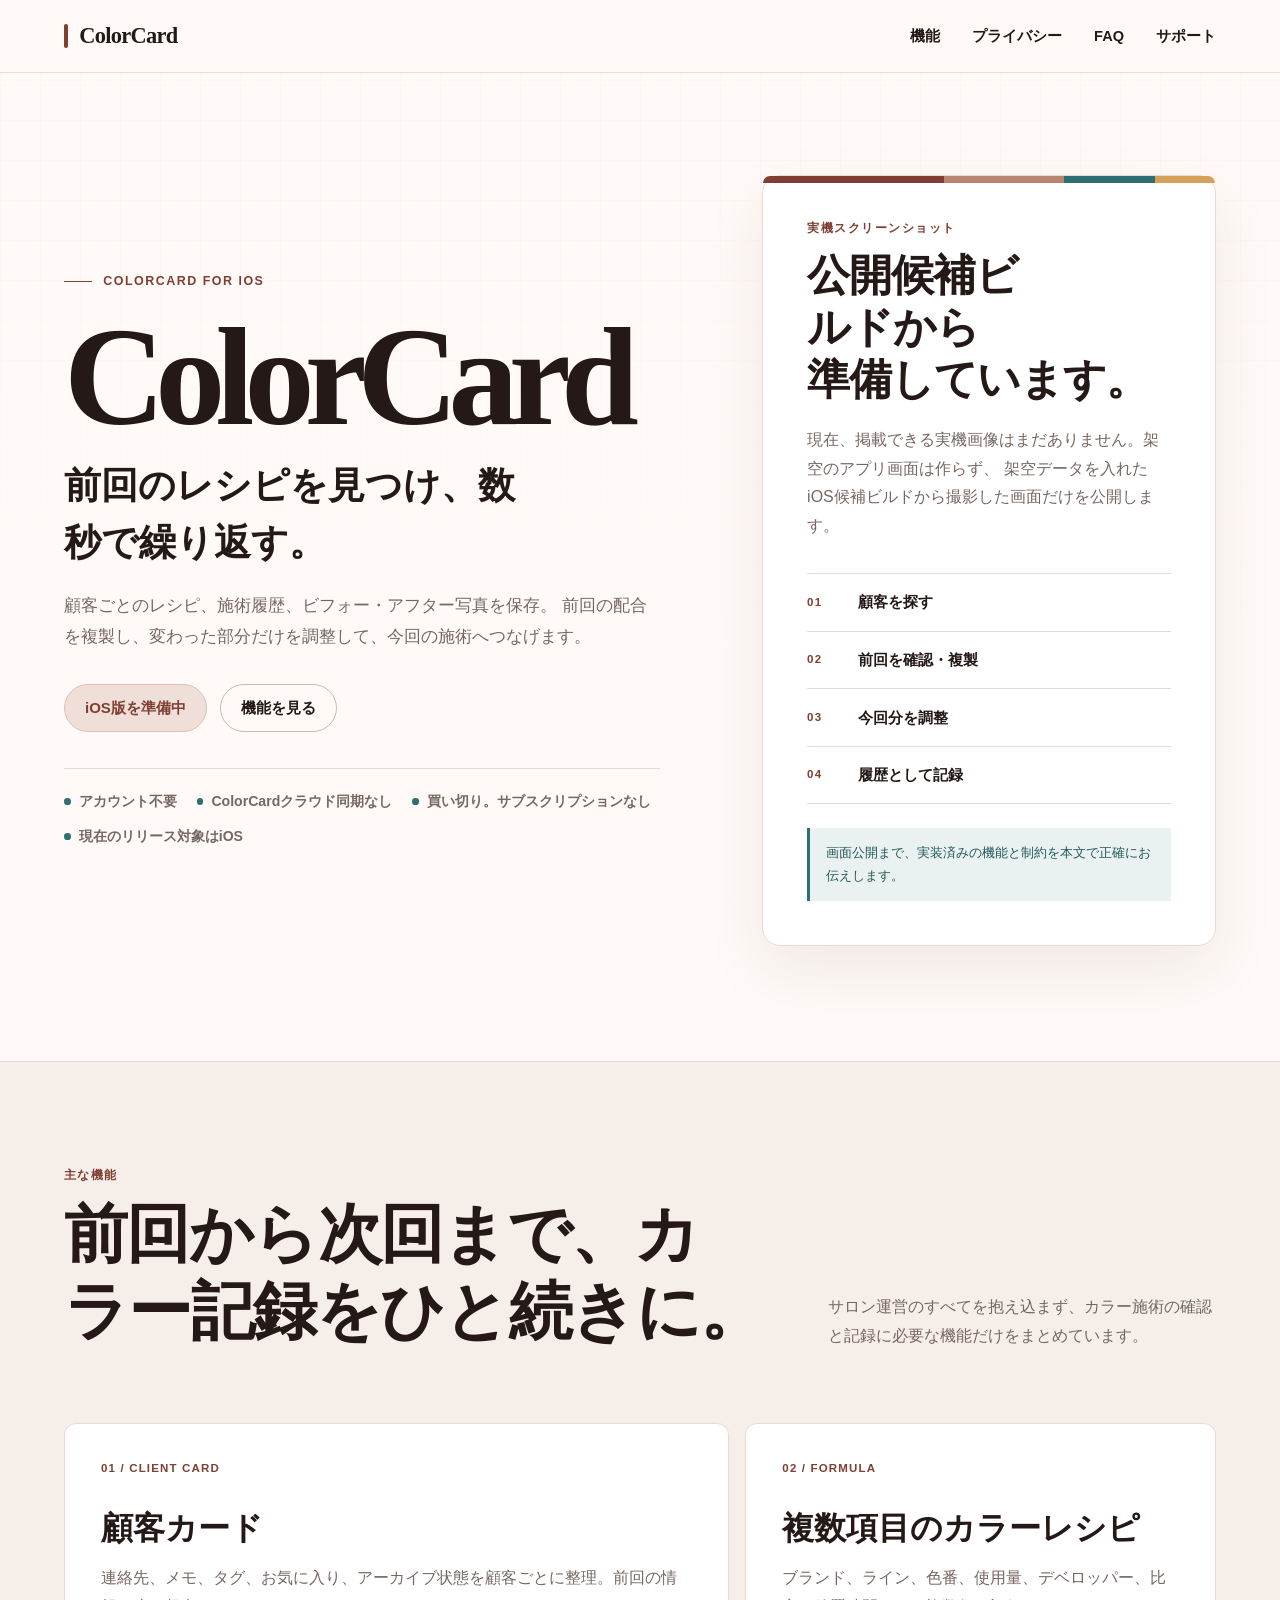
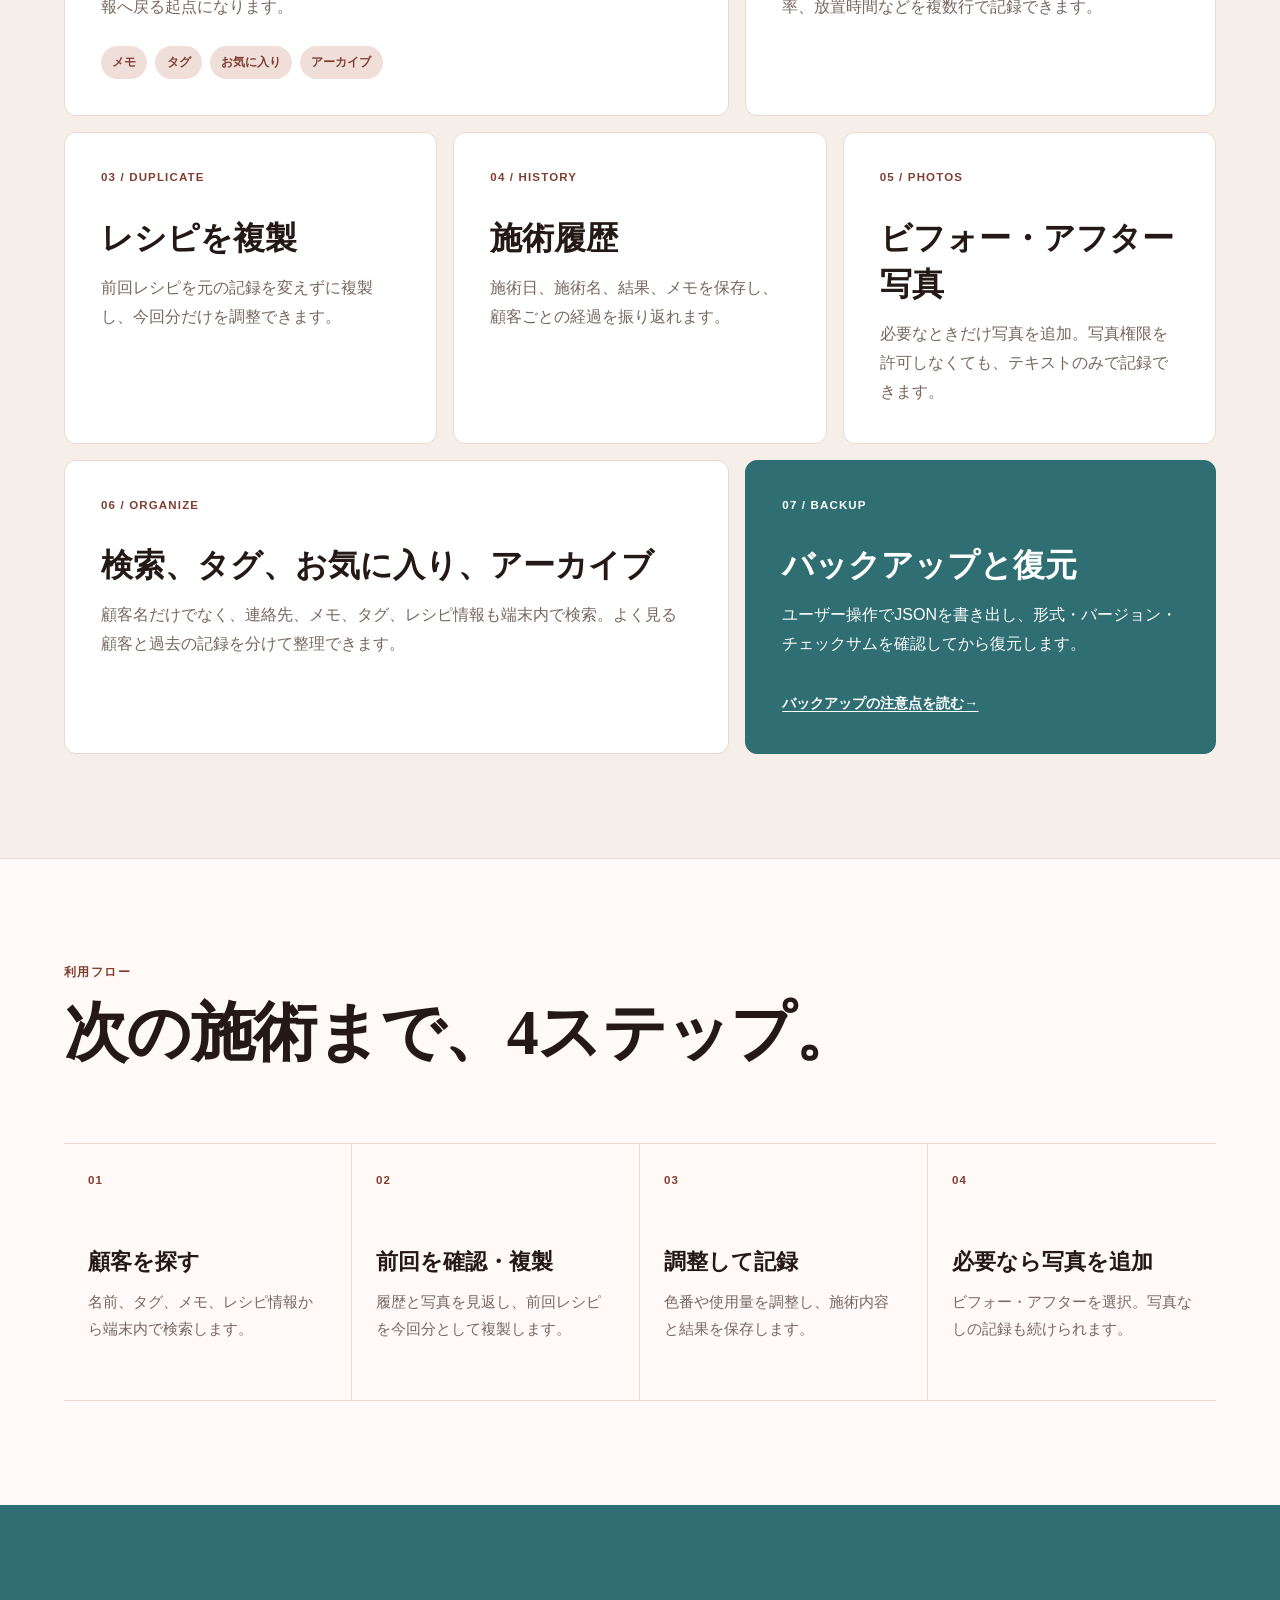
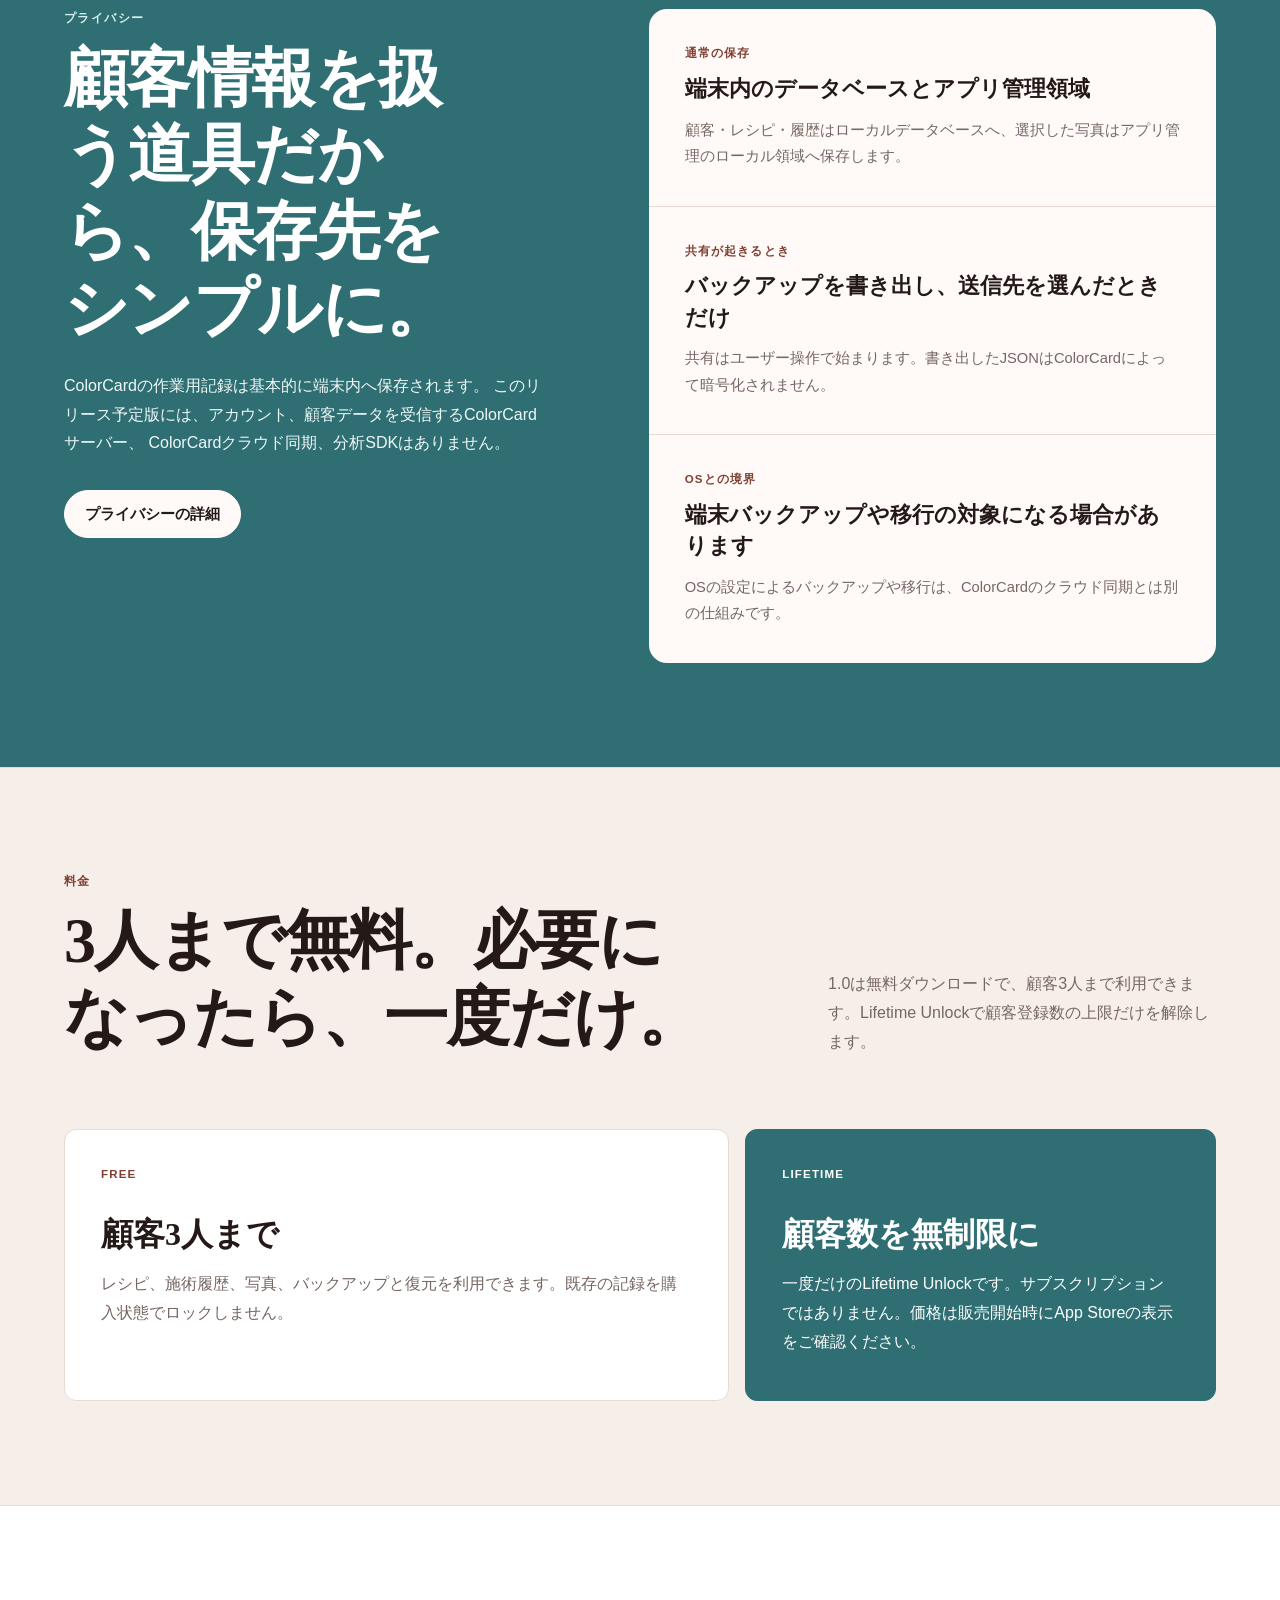
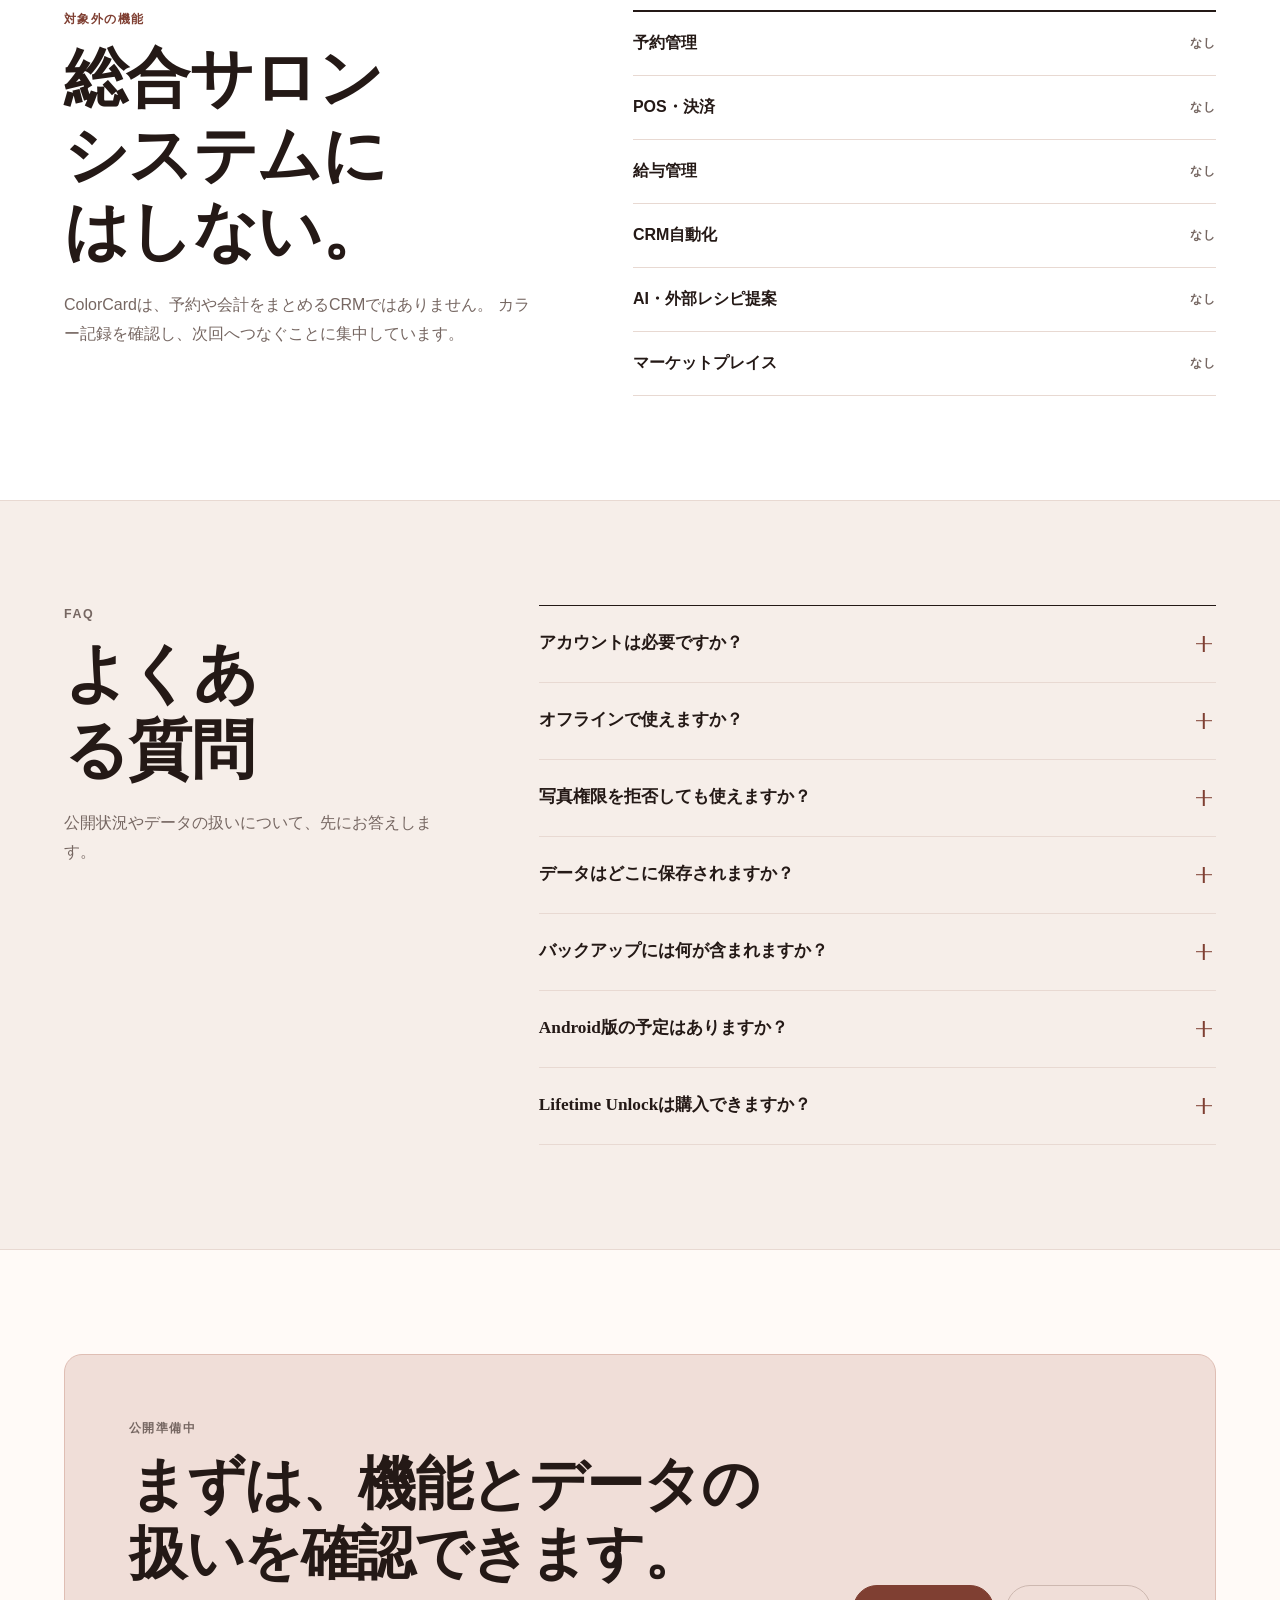
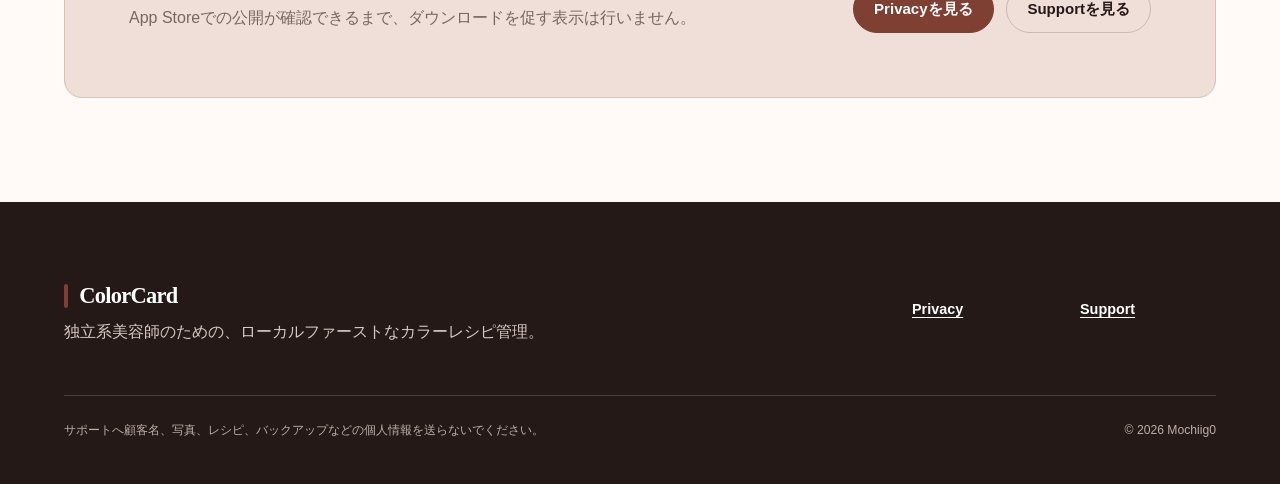
==== index.html @ 5a8770e7 "feat: publish ColorCard support site" ====
<!doctype html>
<html lang="ja">
  <head>
    <meta charset="utf-8">
    <meta name="viewport" content="width=device-width, initial-scale=1">
    <meta name="theme-color" content="#fffaf7">
    <meta
      name="description"
      content="前回のカラーレシピ、施術履歴、メモ、ビフォー・アフター写真を端末内で顧客ごとに管理する、独立系美容師向けiOSアプリ。"
    >
    <title>ColorCard — 美容師のためのローカルファーストなカラーレシピ管理</title>
    <link rel="canonical" href="https://mochiig0.github.io/ColorCard-site/">
    <link rel="stylesheet" href="./assets/styles.css">
    <link rel="icon" href="./assets/favicon.png">
    <meta property="og:type" content="website">
    <meta property="og:locale" content="ja_JP">
    <meta property="og:site_name" content="ColorCard">
    <meta property="og:title" content="ColorCard — 美容師のためのカラーレシピ管理">
    <meta
      property="og:description"
      content="前回のレシピを確認し、複製して調整。顧客ごとの施術履歴と写真を端末内で整理するiOSアプリです。"
    >
    <meta property="og:url" content="https://mochiig0.github.io/ColorCard-site/">
    <meta property="og:image" content="https://mochiig0.github.io/ColorCard-site/assets/og.png">
    <meta property="og:image:width" content="1729">
    <meta property="og:image:height" content="910">
    <meta
      property="og:image:alt"
      content="ColorCardと、フリーランス美容師のためのローカルファーストなカラーレシピ管理という紹介文"
    >
    <meta name="twitter:card" content="summary_large_image">
  </head>
  <body>
    <a class="skip-link" href="#main">本文へ移動</a>

    <header class="site-header">
      <div class="container header-inner">
        <a class="wordmark" href="./" aria-label="ColorCard ホーム">ColorCard</a>
        <nav class="site-nav" aria-label="メインナビゲーション">
          <a href="#features">機能</a>
          <a href="#privacy">プライバシー</a>
          <a href="#faq">FAQ</a>
          <a href="./support/">サポート</a>
        </nav>
      </div>
    </header>

    <main id="main">
      <section class="hero" aria-labelledby="hero-title">
        <div class="container hero-grid">
          <div class="hero-copy">
            <p class="eyebrow"><span aria-hidden="true"></span>ColorCard for iOS</p>
            <h1 id="hero-title">ColorCard</h1>
            <p class="hero-lead">前回のレシピを見つけ、数秒で繰り返す。</p>
            <p class="hero-description">
              顧客ごとのレシピ、施術履歴、ビフォー・アフター写真を保存。
              前回の配合を複製し、変わった部分だけを調整して、今回の施術へつなげます。
            </p>
            <div class="hero-actions" aria-label="公開状況とページ内リンク">
              <span class="status-label">iOS版を準備中</span>
              <a class="button button-secondary" href="#features">機能を見る</a>
            </div>
            <ul class="hero-facts" aria-label="ColorCardの基本方針">
              <li>アカウント不要</li>
              <li>ColorCardクラウド同期なし</li>
              <li>買い切り。サブスクリプションなし</li>
              <li>現在のリリース対象はiOS</li>
            </ul>
          </div>

          <aside class="proof-panel" aria-labelledby="proof-title">
            <div class="formula-stripe" aria-hidden="true">
              <span></span><span></span><span></span><span></span>
            </div>
            <p class="section-kicker">実機スクリーンショット</p>
            <h2 id="proof-title">公開候補ビルドから<br>準備しています。</h2>
            <p>
              現在、掲載できる実機画像はまだありません。架空のアプリ画面は作らず、
              架空データを入れたiOS候補ビルドから撮影した画面だけを公開します。
            </p>
            <ol class="proof-flow" aria-label="ColorCardの中心的な利用フロー">
              <li><span>01</span><strong>顧客を探す</strong></li>
              <li><span>02</span><strong>前回を確認・複製</strong></li>
              <li><span>03</span><strong>今回分を調整</strong></li>
              <li><span>04</span><strong>履歴として記録</strong></li>
            </ol>
            <p class="proof-note">画面公開まで、実装済みの機能と制約を本文で正確にお伝えします。</p>
          </aside>
        </div>
      </section>

      <section class="section section-features" id="features" aria-labelledby="features-title">
        <div class="container">
          <div class="section-heading">
            <div>
              <p class="section-kicker">主な機能</p>
              <h2 id="features-title">前回から次回まで、カラー記録をひと続きに。</h2>
            </div>
            <p>
              サロン運営のすべてを抱え込まず、カラー施術の確認と記録に必要な機能だけをまとめています。
            </p>
          </div>

          <div class="feature-grid">
            <article class="feature-card feature-card-wide">
              <p class="feature-number">01 / Client card</p>
              <h3>顧客カード</h3>
              <p>連絡先、メモ、タグ、お気に入り、アーカイブ状態を顧客ごとに整理。前回の情報へ戻る起点になります。</p>
              <ul class="inline-list" aria-label="顧客カードの項目">
                <li>メモ</li><li>タグ</li><li>お気に入り</li><li>アーカイブ</li>
              </ul>
            </article>

            <article class="feature-card feature-card-narrow">
              <p class="feature-number">02 / Formula</p>
              <h3>複数項目のカラーレシピ</h3>
              <p>ブランド、ライン、色番、使用量、デベロッパー、比率、放置時間などを複数行で記録できます。</p>
            </article>

            <article class="feature-card">
              <p class="feature-number">03 / Duplicate</p>
              <h3>レシピを複製</h3>
              <p>前回レシピを元の記録を変えずに複製し、今回分だけを調整できます。</p>
            </article>

            <article class="feature-card">
              <p class="feature-number">04 / History</p>
              <h3>施術履歴</h3>
              <p>施術日、施術名、結果、メモを保存し、顧客ごとの経過を振り返れます。</p>
            </article>

            <article class="feature-card">
              <p class="feature-number">05 / Photos</p>
              <h3>ビフォー・アフター写真</h3>
              <p>必要なときだけ写真を追加。写真権限を許可しなくても、テキストのみで記録できます。</p>
            </article>

            <article class="feature-card feature-card-wide">
              <p class="feature-number">06 / Organize</p>
              <h3>検索、タグ、お気に入り、アーカイブ</h3>
              <p>顧客名だけでなく、連絡先、メモ、タグ、レシピ情報も端末内で検索。よく見る顧客と過去の記録を分けて整理できます。</p>
            </article>

            <article class="feature-card feature-card-narrow feature-card-accent">
              <p class="feature-number">07 / Backup</p>
              <h3>バックアップと復元</h3>
              <p>ユーザー操作でJSONを書き出し、形式・バージョン・チェックサムを確認してから復元します。</p>
              <a class="text-link" href="./privacy/#backup">バックアップの注意点を読む<span aria-hidden="true"> →</span></a>
            </article>
          </div>
        </div>
      </section>

      <section class="section workflow-section" id="workflow" aria-labelledby="workflow-title">
        <div class="container">
          <div class="section-heading section-heading-compact">
            <div>
              <p class="section-kicker">利用フロー</p>
              <h2 id="workflow-title">次の施術まで、4ステップ。</h2>
            </div>
          </div>
          <ol class="workflow-list">
            <li>
              <span class="workflow-number">01</span>
              <div><h3>顧客を探す</h3><p>名前、タグ、メモ、レシピ情報から端末内で検索します。</p></div>
            </li>
            <li>
              <span class="workflow-number">02</span>
              <div><h3>前回を確認・複製</h3><p>履歴と写真を見返し、前回レシピを今回分として複製します。</p></div>
            </li>
            <li>
              <span class="workflow-number">03</span>
              <div><h3>調整して記録</h3><p>色番や使用量を調整し、施術内容と結果を保存します。</p></div>
            </li>
            <li>
              <span class="workflow-number">04</span>
              <div><h3>必要なら写真を追加</h3><p>ビフォー・アフターを選択。写真なしの記録も続けられます。</p></div>
            </li>
          </ol>
        </div>
      </section>

      <section class="section privacy-section" id="privacy" aria-labelledby="privacy-title">
        <div class="container privacy-grid">
          <div class="privacy-copy">
            <p class="section-kicker section-kicker-light">プライバシー</p>
            <h2 id="privacy-title">顧客情報を扱う道具だから、保存先をシンプルに。</h2>
            <p>
              ColorCardの作業用記録は基本的に端末内へ保存されます。
              このリリース予定版には、アカウント、顧客データを受信するColorCardサーバー、
              ColorCardクラウド同期、分析SDKはありません。
            </p>
            <a class="button button-light" href="./privacy/">プライバシーの詳細</a>
          </div>
          <div class="privacy-facts">
            <article>
              <p class="privacy-label">通常の保存</p>
              <h3>端末内のデータベースとアプリ管理領域</h3>
              <p>顧客・レシピ・履歴はローカルデータベースへ、選択した写真はアプリ管理のローカル領域へ保存します。</p>
            </article>
            <article>
              <p class="privacy-label">共有が起きるとき</p>
              <h3>バックアップを書き出し、送信先を選んだときだけ</h3>
              <p>共有はユーザー操作で始まります。書き出したJSONはColorCardによって暗号化されません。</p>
            </article>
            <article>
              <p class="privacy-label">OSとの境界</p>
              <h3>端末バックアップや移行の対象になる場合があります</h3>
              <p>OSの設定によるバックアップや移行は、ColorCardのクラウド同期とは別の仕組みです。</p>
            </article>
          </div>
        </div>
      </section>

      <section class="section section-features" id="pricing" aria-labelledby="pricing-title">
        <div class="container">
          <div class="section-heading">
            <div>
              <p class="section-kicker">料金</p>
              <h2 id="pricing-title">3人まで無料。必要になったら、一度だけ。</h2>
            </div>
            <p>1.0は無料ダウンロードで、顧客3人まで利用できます。Lifetime Unlockで顧客登録数の上限だけを解除します。</p>
          </div>
          <div class="feature-grid">
            <article class="feature-card feature-card-wide">
              <p class="feature-number">Free</p>
              <h3>顧客3人まで</h3>
              <p>レシピ、施術履歴、写真、バックアップと復元を利用できます。既存の記録を購入状態でロックしません。</p>
            </article>
            <article class="feature-card feature-card-narrow feature-card-accent">
              <p class="feature-number">Lifetime</p>
              <h3>顧客数を無制限に</h3>
              <p>一度だけのLifetime Unlockです。サブスクリプションではありません。価格は販売開始時にApp Storeの表示をご確認ください。</p>
            </article>
          </div>
        </div>
      </section>

      <section class="section scope-section" id="not-included" aria-labelledby="scope-title">
        <div class="container scope-grid">
          <div>
            <p class="section-kicker">対象外の機能</p>
            <h2 id="scope-title">総合サロンシステムにはしない。</h2>
            <p class="scope-intro">
              ColorCardは、予約や会計をまとめるCRMではありません。
              カラー記録を確認し、次回へつなぐことに集中しています。
            </p>
          </div>
          <ul class="not-included-list">
            <li><span>予約管理</span><em>なし</em></li>
            <li><span>POS・決済</span><em>なし</em></li>
            <li><span>給与管理</span><em>なし</em></li>
            <li><span>CRM自動化</span><em>なし</em></li>
            <li><span>AI・外部レシピ提案</span><em>なし</em></li>
            <li><span>マーケットプレイス</span><em>なし</em></li>
          </ul>
        </div>
      </section>

      <section class="section faq-section" id="faq" aria-labelledby="faq-title">
        <div class="container faq-grid">
          <div class="faq-heading">
            <p class="section-kicker">FAQ</p>
            <h2 id="faq-title">よくある質問</h2>
            <p>公開状況やデータの扱いについて、先にお答えします。</p>
          </div>
          <div class="faq-list">
            <details>
              <summary>アカウントは必要ですか？</summary>
              <p>いいえ。ColorCardはアカウント不要で、ログイン機能もありません。</p>
            </details>
            <details>
              <summary>オフラインで使えますか？</summary>
              <p>アプリをインストールして必要なバンドルが端末にある状態では、記録・検索などの主要機能をオフラインで利用する設計です。バックアップの共有先など、OSや外部サービス側の動作は別です。</p>
            </details>
            <details>
              <summary>写真権限を拒否しても使えますか？</summary>
              <p>はい。写真は任意です。拒否しても、顧客、カラーレシピ、テキストのみの施術記録を利用できます。カメラとマイクは使用しません。</p>
            </details>
            <details>
              <summary>データはどこに保存されますか？</summary>
              <p>顧客・レシピ・施術記録などは端末内のローカルデータベースへ、選択した写真はアプリ管理のローカル領域へ保存されます。OS設定により端末バックアップや移行の対象になる場合があります。</p>
            </details>
            <details>
              <summary>バックアップには何が含まれますか？</summary>
              <p>顧客情報、カラーレシピ、メモ、施術履歴、利用可能な写真データが含まれる場合があります。JSON形式で、ColorCardによって暗号化されません。端末固有のファイルパスは含めません。</p>
            </details>
            <details>
              <summary>Android版の予定はありますか？</summary>
              <p>現在のリリース対象はiOSです。Android向けの公開と実機QAは延期しており、提供時期は未定です。</p>
            </details>
            <details>
              <summary>Lifetime Unlockは購入できますか？</summary>
              <p>リリース候補には一度だけの購入と「購入を復元」を実装していますが、App Storeでの販売はまだ開始していません。販売開始後は、App Storeに表示される現地価格で購入できます。サブスクリプションではありません。</p>
            </details>
          </div>
        </div>
      </section>

      <section class="section final-cta" id="support" aria-labelledby="support-title">
        <div class="container final-cta-inner">
          <div>
            <p class="section-kicker">公開準備中</p>
            <h2 id="support-title">まずは、機能とデータの扱いを確認できます。</h2>
            <p>App Storeでの公開が確認できるまで、ダウンロードを促す表示は行いません。</p>
          </div>
          <div class="final-cta-actions">
            <a class="button button-primary" href="./privacy/">Privacyを見る</a>
            <a class="button button-secondary" href="./support/">Supportを見る</a>
          </div>
        </div>
      </section>
    </main>

    <footer class="site-footer">
      <div class="container footer-grid">
        <div>
          <a class="wordmark wordmark-footer" href="./">ColorCard</a>
          <p>独立系美容師のための、ローカルファーストなカラーレシピ管理。</p>
        </div>
        <nav class="footer-nav" aria-label="フッターナビゲーション">
          <a href="./privacy/">Privacy</a>
          <a href="./support/">Support</a>
        </nav>
      </div>
      <div class="container footer-note">
        <p>サポートへ顧客名、写真、レシピ、バックアップなどの個人情報を送らないでください。</p>
        <p>© 2026 Mochiig0</p>
      </div>
    </footer>
  </body>
</html>
---- assets/styles.css ----
:root {
  --color-background: #fffaf7;
  --color-surface: #ffffff;
  --color-surface-muted: #f6eee9;
  --color-text: #241916;
  --color-text-muted: #766762;
  --color-border: #e8d9d2;
  --color-primary: #7f3f32;
  --color-primary-pressed: #6b3329;
  --color-primary-soft: #f0ded8;
  --color-accent: #2f6f73;
  --color-accent-deep: #24585b;
  --color-disabled: #b9aaa4;
  --color-danger: #9d2f2f;
  --font-display: "Yu Mincho", "Hiragino Mincho ProN", "Hiragino Mincho Pro", "BIZ UDPMincho", serif;
  --font-body: "Hiragino Sans", "Yu Gothic", "YuGothic", "BIZ UDPGothic", "Noto Sans JP", sans-serif;
  --space-1: 0.375rem;
  --space-2: 0.625rem;
  --space-3: 1rem;
  --space-4: 1.5rem;
  --space-5: 2rem;
  --space-6: 3rem;
  --space-7: 4.5rem;
  --space-8: 6.5rem;
  --radius-sm: 0.5rem;
  --radius-md: 0.75rem;
  --radius-lg: 1.125rem;
  --shadow-soft: 0 1.5rem 4rem rgba(67, 42, 34, 0.08);
  --container: 72rem;
  --header-height: 4.5rem;
}

*,
*::before,
*::after {
  box-sizing: border-box;
}

html {
  scroll-behavior: smooth;
  scroll-padding-top: calc(var(--header-height) + 1.5rem);
}

body {
  min-width: 20rem;
  margin: 0;
  color: var(--color-text);
  background: var(--color-background);
  font-family: var(--font-body);
  font-size: 1rem;
  line-height: 1.8;
  text-rendering: optimizeLegibility;
  -webkit-font-smoothing: antialiased;
}

body::before {
  position: fixed;
  inset: 0;
  z-index: -1;
  pointer-events: none;
  content: "";
  background-image:
    linear-gradient(rgba(127, 63, 50, 0.025) 1px, transparent 1px),
    linear-gradient(90deg, rgba(127, 63, 50, 0.025) 1px, transparent 1px);
  background-size: 2.5rem 2.5rem;
  mask-image: linear-gradient(to bottom, #000 0, transparent 42rem);
}

::selection {
  color: var(--color-surface);
  background: var(--color-primary);
}

img,
svg {
  display: block;
  max-width: 100%;
}

a {
  color: inherit;
  text-decoration-thickness: 0.08em;
  text-underline-offset: 0.22em;
}

a,
summary {
  touch-action: manipulation;
  -webkit-tap-highlight-color: rgba(127, 63, 50, 0.18);
}

a:hover {
  color: var(--color-primary);
}

:focus-visible {
  outline: 0.2rem solid var(--color-accent);
  outline-offset: 0.22rem;
}

.privacy-section :focus-visible,
.feature-card-accent :focus-visible,
.site-footer :focus-visible {
  outline-color: var(--color-background);
  box-shadow: 0 0 0 0.12rem var(--color-text);
}

h1,
h2,
h3,
p {
  margin-top: 0;
}

h1,
h2 {
  font-family: var(--font-display);
  font-weight: 600;
  letter-spacing: -0.025em;
  line-height: 1.2;
  text-wrap: balance;
}

h3 {
  line-height: 1.45;
}

p:last-child,
ul:last-child,
ol:last-child {
  margin-bottom: 0;
}

.container {
  width: min(var(--container), calc(100% - 2.5rem));
  margin-inline: auto;
}

.skip-link {
  position: fixed;
  top: 0.75rem;
  left: 0.75rem;
  z-index: 100;
  padding: 0.7rem 1rem;
  color: var(--color-surface);
  background: var(--color-text);
  border-radius: var(--radius-sm);
  transform: translateY(-200%);
}

.skip-link:focus {
  transform: translateY(0);
}

.site-header {
  position: sticky;
  top: 0;
  z-index: 20;
  color: var(--color-text);
  background: rgba(255, 250, 247, 0.96);
  border-bottom: 1px solid rgba(232, 217, 210, 0.9);
}

.header-inner {
  display: flex;
  min-height: var(--header-height);
  align-items: center;
  justify-content: space-between;
  gap: var(--space-4);
}

.wordmark {
  display: inline-flex;
  min-height: 2.75rem;
  align-items: center;
  color: var(--color-text);
  font-family: var(--font-display);
  font-size: 1.4rem;
  font-weight: 700;
  letter-spacing: -0.03em;
  text-decoration: none;
}

.wordmark::before {
  width: 0.25rem;
  height: 1.5rem;
  margin-right: 0.7rem;
  content: "";
  background: var(--color-primary);
  border-radius: 999px;
}

.wordmark:hover {
  color: var(--color-primary);
}

.site-nav {
  display: flex;
  align-items: center;
  justify-content: flex-end;
  gap: clamp(0.85rem, 2.6vw, 2rem);
  font-size: 0.91rem;
  font-weight: 700;
}

.site-nav a {
  display: inline-flex;
  min-height: 2.75rem;
  align-items: center;
  color: var(--color-text);
  text-decoration: none;
}

.site-nav a:hover {
  color: var(--color-primary);
}

.site-nav a[aria-current="page"] {
  color: var(--color-primary);
  text-decoration: underline;
  text-decoration-thickness: 0.12rem;
  text-underline-offset: 0.5rem;
}

.hero {
  padding-block: clamp(4rem, 8vw, 7rem) clamp(4.5rem, 9vw, 7.5rem);
  overflow: hidden;
}

.hero-grid {
  display: grid;
  grid-template-columns: minmax(0, 1.05fr) minmax(22rem, 0.8fr);
  align-items: center;
  gap: clamp(3rem, 8vw, 7.5rem);
}

.eyebrow,
.section-kicker {
  color: var(--color-primary);
  font-size: 0.78rem;
  font-weight: 800;
  letter-spacing: 0.12em;
  line-height: 1.5;
  text-transform: uppercase;
}

.eyebrow {
  display: flex;
  align-items: center;
  gap: 0.7rem;
  margin-bottom: 1.5rem;
}

.eyebrow span {
  width: 1.75rem;
  height: 0.12rem;
  background: var(--color-primary);
}

.hero h1 {
  margin-bottom: 1.2rem;
  font-size: clamp(4.5rem, 11vw, 8.75rem);
  letter-spacing: -0.07em;
  line-height: 0.88;
}

.hero-lead {
  max-width: 13em;
  margin-bottom: 1.25rem;
  font-family: var(--font-display);
  font-size: clamp(1.55rem, 3vw, 2.3rem);
  font-weight: 600;
  line-height: 1.55;
}

.hero-description {
  max-width: 38rem;
  margin-bottom: 2rem;
  color: var(--color-text-muted);
  font-size: 1.05rem;
}

.hero-actions,
.final-cta-actions,
.contact-actions {
  display: flex;
  flex-wrap: wrap;
  align-items: center;
  gap: 0.8rem;
}

.status-label,
.button {
  display: inline-flex;
  min-height: 3rem;
  align-items: center;
  justify-content: center;
  padding: 0.65rem 1.25rem;
  border-radius: 999px;
  font-size: 0.94rem;
  font-weight: 800;
  line-height: 1.3;
}

.status-label {
  color: var(--color-primary);
  background: var(--color-primary-soft);
  border: 1px solid #dfbeb4;
}

.button {
  border: 1px solid transparent;
  text-decoration: none;
  transition:
    background-color 160ms ease,
    border-color 160ms ease,
    color 160ms ease,
    transform 160ms ease;
}

.button:hover {
  transform: translateY(-1px);
}

.button-primary {
  color: var(--color-surface);
  background: var(--color-primary);
  border-color: var(--color-primary);
}

.button-primary:hover {
  color: var(--color-surface);
  background: var(--color-primary-pressed);
  border-color: var(--color-primary-pressed);
}

.button-secondary {
  color: var(--color-text);
  background: transparent;
  border-color: #cdb8b0;
}

.button-secondary:hover {
  color: var(--color-primary);
  background: var(--color-surface);
  border-color: var(--color-primary);
}

.button-light {
  color: var(--color-text);
  background: var(--color-background);
  border-color: var(--color-background);
}

.button-light:hover {
  color: var(--color-primary);
  background: var(--color-surface);
  border-color: var(--color-surface);
}

.hero-facts {
  display: flex;
  flex-wrap: wrap;
  gap: 0.6rem 1.25rem;
  margin: 2.25rem 0 0;
  padding: 1.25rem 0 0;
  color: var(--color-text-muted);
  border-top: 1px solid var(--color-border);
  font-size: 0.88rem;
  font-weight: 700;
  list-style: none;
}

.hero-facts li {
  display: flex;
  align-items: center;
  gap: 0.5rem;
}

.hero-facts li::before {
  width: 0.42rem;
  height: 0.42rem;
  content: "";
  background: var(--color-accent);
  border-radius: 50%;
}

.proof-panel {
  position: relative;
  padding: clamp(1.75rem, 4vw, 2.75rem);
  background: var(--color-surface);
  border: 1px solid var(--color-border);
  border-radius: var(--radius-lg);
  box-shadow: var(--shadow-soft);
}

.formula-stripe {
  display: grid;
  height: 0.42rem;
  margin: calc(clamp(1.75rem, 4vw, 2.75rem) * -1) calc(clamp(1.75rem, 4vw, 2.75rem) * -1) 2.25rem;
  overflow: hidden;
  grid-template-columns: 1.5fr 1fr 0.75fr 0.5fr;
  border-radius: var(--radius-lg) var(--radius-lg) 0 0;
}

.formula-stripe span:nth-child(1) {
  background: var(--color-primary);
}

.formula-stripe span:nth-child(2) {
  background: #b98572;
}

.formula-stripe span:nth-child(3) {
  background: var(--color-accent);
}

.formula-stripe span:nth-child(4) {
  background: #d5a15c;
}

.proof-panel h2 {
  margin-bottom: 1.25rem;
  font-size: clamp(1.8rem, 3.5vw, 2.7rem);
}

.proof-panel > p:not(.section-kicker, .proof-note) {
  color: var(--color-text-muted);
}

.proof-flow {
  margin: 2rem 0 1.5rem;
  padding: 0;
  border-top: 1px solid var(--color-border);
  list-style: none;
}

.proof-flow li {
  display: grid;
  min-height: 3.6rem;
  align-items: center;
  grid-template-columns: 2.5rem 1fr;
  gap: 0.7rem;
  border-bottom: 1px solid var(--color-border);
}

.proof-flow span,
.feature-number,
.workflow-number,
.privacy-label {
  color: var(--color-primary);
  font-family: var(--font-body);
  font-size: 0.72rem;
  font-style: normal;
  font-weight: 800;
  letter-spacing: 0.1em;
  line-height: 1.5;
  text-transform: uppercase;
}

.proof-flow strong {
  font-size: 0.96rem;
}

.proof-note {
  margin: 0;
  padding: 0.85rem 1rem;
  color: var(--color-accent-deep);
  background: #e9f2f1;
  border-left: 0.2rem solid var(--color-accent);
  font-size: 0.83rem;
  line-height: 1.7;
}

.section {
  padding-block: clamp(4.5rem, 9vw, var(--space-8));
}

.section-features {
  background: var(--color-surface-muted);
  border-block: 1px solid var(--color-border);
}

.section-heading {
  display: grid;
  margin-bottom: clamp(2.5rem, 6vw, 4.5rem);
  grid-template-columns: minmax(0, 1.2fr) minmax(18rem, 0.65fr);
  align-items: end;
  gap: 3rem;
}

.section-heading-compact {
  grid-template-columns: 1fr;
}

.section-heading h2,
.privacy-copy h2,
.scope-grid h2,
.faq-heading h2,
.final-cta h2,
.contact-panel h2,
.support-content h2 {
  margin-bottom: 0;
  font-size: clamp(2.1rem, 5vw, 4.3rem);
}

.section-heading > p,
.scope-intro,
.faq-heading > p,
.final-cta p,
.support-content > section > p {
  color: var(--color-text-muted);
}

.feature-grid {
  display: grid;
  grid-template-columns: repeat(12, minmax(0, 1fr));
  gap: 1rem;
}

.feature-card {
  min-height: 17rem;
  padding: clamp(1.5rem, 3.2vw, 2.25rem);
  background: var(--color-surface);
  border: 1px solid var(--color-border);
  border-radius: var(--radius-md);
  grid-column: span 4;
}

.feature-card-wide {
  grid-column: span 7;
}

.feature-card-narrow {
  grid-column: span 5;
}

.feature-card h3 {
  margin: 1.75rem 0 0.8rem;
  font-family: var(--font-display);
  font-size: clamp(1.35rem, 2.8vw, 2rem);
}

.feature-card p:not(.feature-number) {
  color: var(--color-text-muted);
}

.feature-card-accent {
  color: var(--color-surface);
  background: var(--color-accent);
  border-color: var(--color-accent);
}

.feature-card-accent .feature-number,
.feature-card-accent p:not(.feature-number),
.feature-card-accent .text-link {
  color: var(--color-surface);
}

.inline-list {
  display: flex;
  flex-wrap: wrap;
  gap: 0.5rem;
  margin: 1.5rem 0 0;
  padding: 0;
  list-style: none;
}

.inline-list li {
  padding: 0.35rem 0.7rem;
  color: var(--color-primary);
  background: var(--color-primary-soft);
  border-radius: 999px;
  font-size: 0.78rem;
  font-weight: 800;
}

.text-link {
  display: inline-flex;
  margin-top: 1rem;
  font-size: 0.88rem;
  font-weight: 800;
}

.workflow-section {
  background: var(--color-background);
}

.workflow-list {
  display: grid;
  margin: 0;
  padding: 0;
  grid-template-columns: repeat(4, minmax(0, 1fr));
  border-block: 1px solid var(--color-border);
  list-style: none;
}

.workflow-list li {
  min-height: 16rem;
  padding: 1.75rem 1.5rem 2rem;
  border-right: 1px solid var(--color-border);
}

.workflow-list li:last-child {
  border-right: 0;
}

.workflow-number {
  display: block;
  margin-bottom: 3.5rem;
}

.workflow-list h3 {
  margin-bottom: 0.6rem;
  font-family: var(--font-display);
  font-size: 1.4rem;
}

.workflow-list p {
  color: var(--color-text-muted);
  font-size: 0.94rem;
}

.privacy-section {
  color: var(--color-surface);
  background: var(--color-accent);
}

.privacy-grid {
  display: grid;
  grid-template-columns: minmax(0, 0.85fr) minmax(24rem, 1fr);
  align-items: start;
  gap: clamp(3rem, 8vw, 7rem);
}

.privacy-copy {
  position: sticky;
  top: calc(var(--header-height) + 2rem);
}

.section-kicker-light {
  color: #d5eeec;
}

.privacy-copy h2 {
  margin-bottom: 1.5rem;
}

.privacy-copy > p:not(.section-kicker) {
  margin-bottom: 2rem;
  color: #eff8f7;
}

.privacy-facts {
  background: var(--color-background);
  border-radius: var(--radius-lg);
}

.privacy-facts article {
  padding: clamp(1.5rem, 3vw, 2.25rem);
  color: var(--color-text);
  border-bottom: 1px solid var(--color-border);
}

.privacy-facts article:last-child {
  border-bottom: 0;
}

.privacy-facts h3 {
  margin: 0.65rem 0 0.7rem;
  font-family: var(--font-display);
  font-size: 1.35rem;
}

.privacy-facts p:last-child {
  color: var(--color-text-muted);
  font-size: 0.92rem;
}

.scope-section {
  background: var(--color-surface);
}

.scope-grid {
  display: grid;
  grid-template-columns: minmax(0, 0.8fr) minmax(24rem, 1fr);
  align-items: start;
  gap: clamp(3rem, 8vw, 7rem);
}

.scope-grid h2 {
  margin-bottom: 1.25rem;
}

.not-included-list {
  margin: 0;
  padding: 0;
  border-top: 0.15rem solid var(--color-text);
  list-style: none;
}

.not-included-list li {
  display: flex;
  min-height: 4rem;
  align-items: center;
  justify-content: space-between;
  gap: 1rem;
  border-bottom: 1px solid var(--color-border);
  font-weight: 700;
}

.not-included-list em {
  color: var(--color-text-muted);
  font-size: 0.78rem;
  font-style: normal;
  letter-spacing: 0.1em;
}

.faq-section {
  background: var(--color-surface-muted);
  border-block: 1px solid var(--color-border);
}

.faq-grid {
  display: grid;
  grid-template-columns: minmax(14rem, 0.55fr) minmax(0, 1fr);
  align-items: start;
  gap: clamp(3rem, 8vw, 7rem);
}

.faq-heading {
  position: sticky;
  top: calc(var(--header-height) + 2rem);
}

.faq-heading h2 {
  margin-bottom: 1.25rem;
}

.faq-list {
  border-top: 1px solid var(--color-text);
}

.faq-list details {
  border-bottom: 1px solid var(--color-border);
}

.faq-list summary {
  position: relative;
  display: flex;
  min-height: 4.75rem;
  padding: 1.15rem 3.2rem 1.15rem 0;
  align-items: center;
  cursor: pointer;
  font-family: var(--font-display);
  font-size: 1.08rem;
  font-weight: 700;
  line-height: 1.55;
  list-style: none;
}

.faq-list summary::-webkit-details-marker {
  display: none;
}

.faq-list summary::before,
.faq-list summary::after {
  position: absolute;
  top: 50%;
  right: 0.25rem;
  width: 1rem;
  height: 0.1rem;
  content: "";
  background: var(--color-primary);
  transform: translateY(-50%);
}

.faq-list summary::after {
  transform: translateY(-50%) rotate(90deg);
  transition: transform 160ms ease;
}

.faq-list details[open] summary::after {
  transform: translateY(-50%) rotate(0deg);
}

.faq-list details p {
  max-width: 46rem;
  margin: -0.2rem 3rem 1.5rem 0;
  color: var(--color-text-muted);
}

.final-cta {
  background: var(--color-background);
}

.final-cta-inner {
  display: grid;
  padding: clamp(2rem, 5vw, 4.5rem);
  grid-template-columns: minmax(0, 1fr) auto;
  align-items: end;
  gap: 2.5rem;
  background: var(--color-primary-soft);
  border: 1px solid #dfbeb4;
  border-radius: var(--radius-lg);
}

.final-cta h2 {
  margin-bottom: 1rem;
  font-size: clamp(2rem, 4.5vw, 3.7rem);
}

.site-footer {
  padding-block: 4.5rem 2rem;
  color: #f8eeee;
  background: var(--color-text);
}

.footer-grid {
  display: grid;
  grid-template-columns: minmax(0, 1fr) auto;
  gap: 3rem;
}

.wordmark-footer {
  color: var(--color-surface);
}

.wordmark-footer:hover {
  color: #f1c9bc;
}

.footer-grid > div p {
  max-width: 32rem;
  color: #d7c9c5;
}

.footer-nav {
  display: grid;
  grid-template-columns: repeat(2, minmax(8.5rem, 1fr));
  gap: 0.7rem 2rem;
}

.footer-nav a {
  display: inline-flex;
  min-height: 2.75rem;
  align-items: center;
  color: var(--color-surface);
  font-size: 0.9rem;
  font-weight: 700;
}

.footer-nav a:hover {
  color: #f1c9bc;
}

.footer-nav a[aria-current="page"] {
  text-decoration: underline;
  text-decoration-thickness: 0.12rem;
  text-underline-offset: 0.35rem;
}

.footer-note {
  display: flex;
  margin-top: 3rem;
  padding-top: 1.5rem;
  justify-content: space-between;
  gap: 2rem;
  color: #bcaeaa;
  border-top: 1px solid #4d403d;
  font-size: 0.76rem;
  line-height: 1.7;
}

.footer-note p:first-child {
  max-width: 48rem;
}

/* Privacy and support pages */

.legal-hero {
  padding-block: clamp(4rem, 8vw, 6.5rem);
  background: var(--color-surface-muted);
  border-bottom: 1px solid var(--color-border);
}

.support-hero {
  background: #e9f2f1;
}

.legal-hero-inner {
  display: grid;
  grid-template-columns: minmax(0, 1fr) minmax(18rem, 0.48fr);
  align-items: end;
  gap: clamp(3rem, 8vw, 7rem);
}

.legal-hero h1 {
  margin-bottom: 1.5rem;
  font-size: clamp(2.8rem, 7vw, 6rem);
}

.legal-title-jp {
  display: inline-block;
  font-size: 0.68em;
  letter-spacing: -0.04em;
  white-space: nowrap;
}

.legal-lead {
  max-width: 42rem;
  margin-bottom: 0;
  color: var(--color-text-muted);
  font-size: clamp(1.05rem, 2vw, 1.25rem);
}

.legal-meta {
  margin: 0;
  border-top: 0.15rem solid var(--color-text);
}

.legal-meta div {
  display: grid;
  min-height: 3.5rem;
  align-items: center;
  grid-template-columns: 6.5rem 1fr;
  gap: 1rem;
  border-bottom: 1px solid #cdbbb4;
}

.legal-meta dt {
  color: var(--color-text-muted);
  font-size: 0.76rem;
  font-weight: 800;
  letter-spacing: 0.08em;
}

.legal-meta dd {
  margin: 0;
  font-size: 0.9rem;
  font-weight: 700;
}

.legal-layout {
  display: grid;
  padding-block: clamp(3.5rem, 8vw, 7rem);
  grid-template-columns: 13rem minmax(0, 48rem);
  justify-content: space-between;
  gap: clamp(3rem, 8vw, 7rem);
}

.legal-toc {
  position: sticky;
  top: calc(var(--header-height) + 2rem);
  align-self: start;
}

.legal-toc > p {
  margin-bottom: 0.8rem;
  color: var(--color-text-muted);
  font-size: 0.74rem;
  font-weight: 800;
  letter-spacing: 0.1em;
}

.legal-toc nav {
  display: grid;
  border-top: 1px solid var(--color-border);
}

.legal-toc a {
  display: flex;
  min-height: 2.8rem;
  align-items: center;
  color: var(--color-text-muted);
  border-bottom: 1px solid var(--color-border);
  font-size: 0.84rem;
  font-weight: 700;
  text-decoration: none;
}

.legal-toc a:hover {
  color: var(--color-primary);
}

.legal-content > section {
  padding-block: 0 4.5rem;
  scroll-margin-top: calc(var(--header-height) + 1.5rem);
}

.legal-content > section + section {
  padding-top: 0.5rem;
  border-top: 1px solid var(--color-border);
}

.legal-content h2 {
  margin-bottom: 1.5rem;
  font-size: clamp(1.8rem, 4vw, 2.9rem);
}

.legal-content h3 {
  margin: 2.5rem 0 0.8rem;
  font-family: var(--font-display);
  font-size: 1.35rem;
}

.legal-content p,
.legal-content li {
  color: var(--color-text-muted);
}

.legal-content ul {
  padding-left: 1.35rem;
}

.legal-content li {
  margin-bottom: 0.55rem;
}

.legal-content a {
  color: var(--color-primary);
  font-weight: 700;
}

.legal-summary {
  margin-top: 2rem;
  padding: 1.5rem;
  background: var(--color-surface);
  border: 1px solid var(--color-border);
  border-left: 0.25rem solid var(--color-accent);
  border-radius: var(--radius-sm);
}

.legal-summary strong {
  display: block;
  margin-bottom: 0.7rem;
  font-family: var(--font-display);
  font-size: 1.15rem;
}

.legal-summary ul {
  display: grid;
  margin: 0;
  padding: 0;
  grid-template-columns: repeat(2, minmax(0, 1fr));
  gap: 0.35rem 1rem;
  list-style: none;
}

.legal-summary li {
  margin: 0;
  color: var(--color-text);
  font-size: 0.88rem;
  font-weight: 700;
}

.legal-summary li::before {
  margin-right: 0.55rem;
  color: var(--color-accent);
  content: "—";
}

.warning-box {
  margin-block: 2rem;
  padding: 1.5rem;
  color: var(--color-text);
  background: #fbf1db;
  border: 1px solid #e8d2a1;
  border-radius: var(--radius-sm);
}

.warning-box strong {
  display: block;
  margin-bottom: 0.55rem;
  font-family: var(--font-display);
  font-size: 1.1rem;
}

.warning-box p {
  margin: 0;
  color: #6a5131;
}

.legal-note {
  padding: 1rem 1.25rem;
  background: var(--color-surface-muted);
  border-left: 0.2rem solid var(--color-primary);
  font-size: 0.88rem;
}

.support-layout {
  padding-block: clamp(3.5rem, 8vw, 7rem);
}

.contact-panel {
  display: grid;
  margin-bottom: clamp(4rem, 9vw, 7rem);
  padding: clamp(1.75rem, 5vw, 3.5rem);
  grid-template-columns: 1fr;
  align-items: center;
  gap: 2rem 3rem;
  background: var(--color-surface);
  border: 1px solid var(--color-border);
  border-top: 0.3rem solid var(--color-accent);
  border-radius: var(--radius-lg);
  box-shadow: var(--shadow-soft);
}

.contact-panel h2 {
  margin-bottom: 1rem;
  font-size: clamp(1.9rem, 4vw, 3.2rem);
}

.contact-panel > div:first-child > p:last-child {
  max-width: 42rem;
  color: var(--color-text-muted);
}

.support-form {
  display: grid;
  gap: 1.5rem;
}

.support-form-grid {
  display: grid;
  grid-template-columns: repeat(2, minmax(0, 1fr));
  gap: 1.25rem;
}

.form-field {
  display: grid;
  align-content: start;
  gap: 0.45rem;
}

.form-field-full {
  grid-column: 1 / -1;
}

.form-field label {
  font-family: var(--font-display);
  font-size: 0.94rem;
  font-weight: 800;
}

.form-helper {
  margin: 0;
  color: var(--color-text-muted);
  font-size: 0.8rem;
}

.support-form input,
.support-form select,
.support-form textarea {
  width: 100%;
  min-height: 3rem;
  padding: 0.75rem 0.9rem;
  color: var(--color-text);
  background: var(--color-background);
  border: 1px solid var(--color-border);
  border-radius: var(--radius-sm);
  font: inherit;
}

.support-form textarea {
  min-height: 10rem;
  resize: vertical;
}

.support-form input:focus-visible,
.support-form select:focus-visible,
.support-form textarea:focus-visible {
  outline: 0.18rem solid var(--color-primary);
  outline-offset: 0.12rem;
}

.support-form-actions {
  display: flex;
  align-items: center;
  gap: 1rem;
}

.support-form .button {
  cursor: pointer;
}

.support-form .button:disabled {
  cursor: not-allowed;
  opacity: 0.55;
  transform: none;
}

.form-status {
  display: grid;
  margin: 0;
  color: var(--color-text-muted);
  font-size: 0.86rem;
}

.form-status strong,
.form-status span {
  display: block;
}

.form-status[data-state="success"] strong {
  color: var(--color-primary);
}

.form-status[data-state="error"] strong {
  color: #a23131;
}

.warning-box-strong {
  margin: 0;
  grid-column: 1 / -1;
}

.support-content {
  width: min(48rem, 100%);
  margin-inline: auto;
}

.support-content > section {
  padding-block: 0 4.5rem;
}

.support-content > section + section {
  padding-top: 0.5rem;
  border-top: 1px solid var(--color-border);
}

.support-content h2 {
  margin-bottom: 1.5rem;
  font-size: clamp(1.8rem, 4vw, 2.9rem);
}

.support-content ul:not(.numbered-list) {
  padding-left: 1.35rem;
  color: var(--color-text-muted);
}

.support-content li {
  margin-bottom: 0.55rem;
}

.support-content a {
  color: var(--color-primary);
  font-weight: 700;
}

.numbered-list {
  margin: 2rem 0 0;
  padding: 0;
  border-top: 1px solid var(--color-border);
  list-style: none;
}

.numbered-list li {
  display: grid;
  margin: 0;
  padding: 1.25rem 0;
  grid-template-columns: 2.5rem 1fr;
  gap: 1rem;
  border-bottom: 1px solid var(--color-border);
}

.numbered-list > li > span {
  display: inline-flex;
  width: 2rem;
  height: 2rem;
  align-items: center;
  justify-content: center;
  color: var(--color-surface);
  background: var(--color-primary);
  border-radius: 50%;
  font-size: 0.78rem;
  font-weight: 800;
}

.numbered-list strong {
  font-family: var(--font-display);
  font-size: 1.08rem;
}

.numbered-list p {
  margin: 0.25rem 0 0;
  color: var(--color-text-muted);
}

.support-faq {
  margin-top: 2rem;
}

@media (max-width: 62rem) {
  .hero-grid {
    grid-template-columns: 1fr;
  }

  .hero-copy {
    max-width: 44rem;
  }

  .proof-panel {
    max-width: 42rem;
    margin-left: auto;
  }

  .feature-card,
  .feature-card-wide,
  .feature-card-narrow {
    grid-column: span 6;
  }

  .workflow-list {
    grid-template-columns: repeat(2, minmax(0, 1fr));
  }

  .workflow-list li:nth-child(2) {
    border-right: 0;
  }

  .workflow-list li:nth-child(-n + 2) {
    border-bottom: 1px solid var(--color-border);
  }

  .privacy-grid,
  .scope-grid {
    grid-template-columns: 1fr;
  }

  .privacy-copy,
  .faq-heading {
    position: static;
  }

  .final-cta-inner,
  .footer-grid,
  .contact-panel {
    grid-template-columns: 1fr;
  }

  .final-cta-actions,
  .contact-actions {
    justify-content: flex-start;
  }

  .legal-hero-inner {
    grid-template-columns: 1fr;
  }

  .legal-meta {
    max-width: 34rem;
  }

  .legal-layout {
    grid-template-columns: 1fr;
  }

  .legal-toc {
    position: static;
  }

  .legal-toc nav {
    grid-template-columns: repeat(2, minmax(0, 1fr));
    border-top: 0;
    gap: 0.5rem;
  }

  .legal-toc a {
    padding-inline: 0.85rem;
    background: var(--color-surface);
    border: 1px solid var(--color-border);
    border-radius: var(--radius-sm);
  }
}

@media (max-width: 46rem) {
  :root {
    --header-height: auto;
  }

  html {
    scroll-padding-top: 1rem;
  }

  .container {
    width: min(var(--container), calc(100% - 1.5rem));
  }

  .site-header {
    position: static;
  }

  .header-inner {
    min-height: 0;
    padding-block: 0.75rem;
    align-items: flex-start;
    flex-direction: column;
    gap: 0.35rem;
  }

  .site-nav {
    width: 100%;
    justify-content: flex-start;
    gap: 0.2rem 1.1rem;
    flex-wrap: wrap;
    font-size: 0.84rem;
  }

  .site-nav a {
    min-width: 2.75rem;
    min-height: 2.75rem;
    justify-content: center;
  }

  .hero {
    padding-top: 3.5rem;
  }

  .hero-grid {
    gap: 2.5rem;
  }

  .hero h1 {
    font-size: clamp(4rem, 20vw, 5.8rem);
  }

  .hero-lead {
    max-width: none;
    font-size: clamp(1.4rem, 7vw, 1.85rem);
  }

  .hero-facts {
    display: grid;
  }

  .proof-panel {
    padding: 1.35rem;
  }

  .formula-stripe {
    margin: -1.35rem -1.35rem 1.75rem;
  }

  .section-heading,
  .faq-grid {
    grid-template-columns: 1fr;
    gap: 1.5rem;
  }

  .section-heading h2,
  .privacy-copy h2,
  .scope-grid h2,
  .faq-heading h2,
  .final-cta h2 {
    font-size: clamp(2rem, 10vw, 2.85rem);
  }

  .feature-card,
  .feature-card-wide,
  .feature-card-narrow {
    min-height: 0;
    grid-column: 1 / -1;
  }

  .workflow-list {
    grid-template-columns: 1fr;
  }

  .workflow-list li,
  .workflow-list li:nth-child(2) {
    min-height: 0;
    padding-inline: 0;
    border-right: 0;
    border-bottom: 1px solid var(--color-border);
  }

  .workflow-list li:last-child {
    border-bottom: 0;
  }

  .workflow-number {
    margin-bottom: 1.6rem;
  }

  .privacy-grid {
    gap: 2.5rem;
  }

  .final-cta-inner {
    padding: 1.5rem;
  }

  .final-cta-actions,
  .contact-actions {
    align-items: stretch;
    flex-direction: column;
  }

  .button {
    width: 100%;
  }

  .footer-nav {
    grid-template-columns: 1fr;
  }

  .footer-note {
    flex-direction: column;
    gap: 0.5rem;
  }

  .legal-hero h1 {
    font-size: clamp(2.55rem, 12vw, 4rem);
  }

  .legal-meta div {
    grid-template-columns: 5.5rem 1fr;
  }

  .legal-toc nav,
  .legal-summary ul {
    grid-template-columns: 1fr;
  }

  .legal-layout {
    gap: 3rem;
  }

  .legal-content > section,
  .support-content > section {
    padding-bottom: 3.5rem;
  }

  .contact-panel {
    padding: 1.35rem;
  }

  .support-form-grid {
    grid-template-columns: 1fr;
  }

  .form-field-full {
    grid-column: auto;
  }

  .support-form-actions {
    align-items: stretch;
    flex-direction: column;
  }
}

@media (prefers-reduced-motion: reduce) {
  html {
    scroll-behavior: auto;
  }

  *,
  *::before,
  *::after {
    scroll-behavior: auto !important;
    transition-duration: 0.01ms !important;
  }
}

@media print {
  .site-header,
  .site-footer,
  .legal-toc,
  .hero-actions,
  .final-cta {
    display: none;
  }

  body {
    color: #000;
    background: #fff;
  }

  .legal-layout {
    display: block;
  }

  a {
    color: inherit;
  }
}
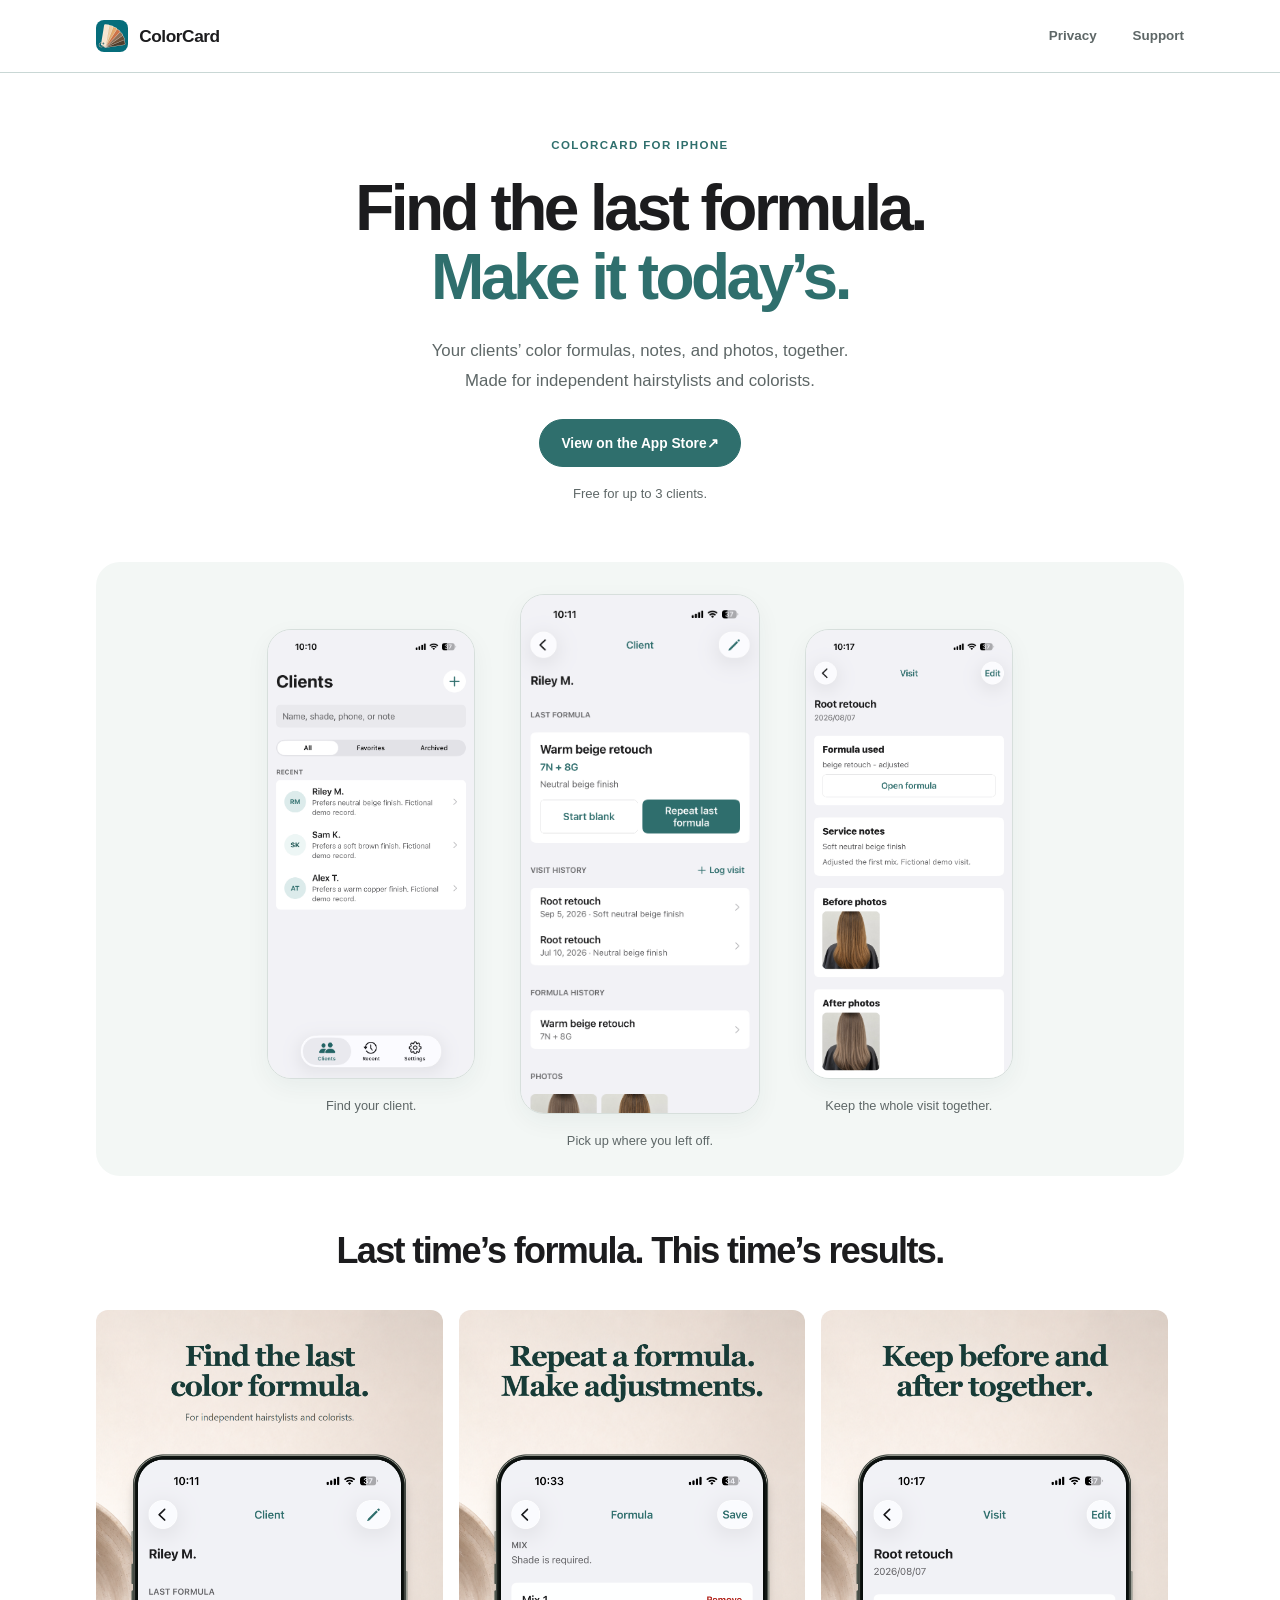
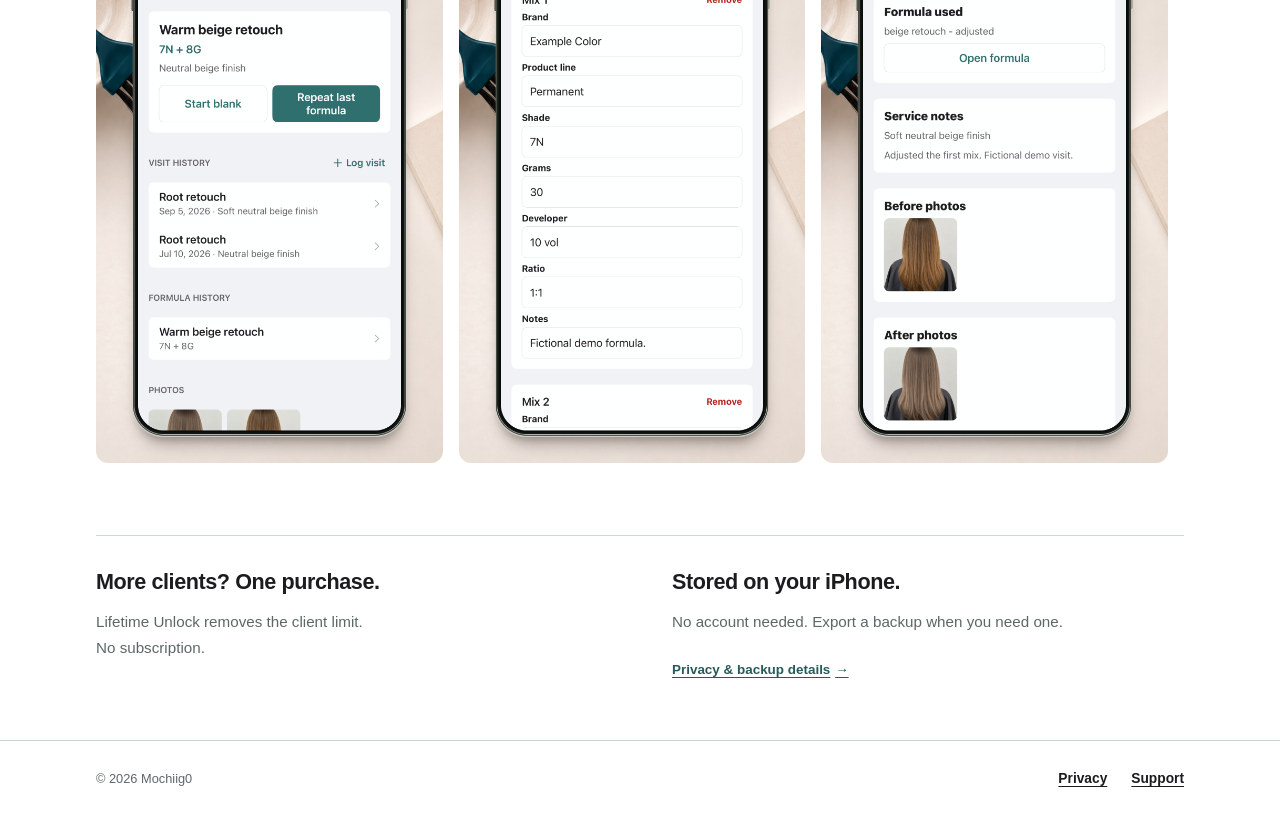
==== commit a09c137e: "Publish concise English ColorCard landing page with app screenshots" ====
--- a/index.html
+++ b/index.html
@@ -1,46 +1,43 @@
 <!doctype html>
-<html lang="ja">
+<html lang="en">
   <head>
     <meta charset="utf-8">
     <meta name="viewport" content="width=device-width, initial-scale=1">
-    <meta name="theme-color" content="#fffaf7">
+    <meta name="theme-color" content="#f7faf9">
     <meta
       name="description"
-      content="前回のカラーレシピ、施術履歴、メモ、ビフォー・アフター写真を端末内で顧客ごとに管理する、独立系美容師向けiOSアプリ。"
+      content="Keep client color formulas, visit notes, and photos together. An iPhone app for independent hairstylists and colorists."
     >
-    <title>ColorCard — 美容師のためのローカルファーストなカラーレシピ管理</title>
+    <title>ColorCard — Find the last formula. Make it today’s.</title>
     <link rel="canonical" href="https://mochiig0.github.io/ColorCard-site/">
     <link rel="stylesheet" href="./assets/styles.css">
     <link rel="icon" href="./assets/favicon.png">
     <meta property="og:type" content="website">
-    <meta property="og:locale" content="ja_JP">
+    <meta property="og:locale" content="en_US">
     <meta property="og:site_name" content="ColorCard">
-    <meta property="og:title" content="ColorCard — 美容師のためのカラーレシピ管理">
+    <meta property="og:title" content="ColorCard — Find the last formula. Make it today’s.">
     <meta
       property="og:description"
-      content="前回のレシピを確認し、複製して調整。顧客ごとの施術履歴と写真を端末内で整理するiOSアプリです。"
+      content="Color formulas, photos, and Visit notes for independent hairstylists."
     >
     <meta property="og:url" content="https://mochiig0.github.io/ColorCard-site/">
     <meta property="og:image" content="https://mochiig0.github.io/ColorCard-site/assets/og.png">
-    <meta property="og:image:width" content="1729">
-    <meta property="og:image:height" content="910">
+    <meta property="og:image:width" content="1024">
+    <meta property="og:image:height" content="1024">
     <meta
       property="og:image:alt"
-      content="ColorCardと、フリーランス美容師のためのローカルファーストなカラーレシピ管理という紹介文"
+      content="ColorCard app icon with a fan of hair-color swatches on a deep teal background"
     >
     <meta name="twitter:card" content="summary_large_image">
   </head>
-  <body>
-    <a class="skip-link" href="#main">本文へ移動</a>
-
+  <body class="compact-lp">
+    <a class="skip-link" href="#main">Skip to content</a>
     <header class="site-header">
       <div class="container header-inner">
-        <a class="wordmark" href="./" aria-label="ColorCard ホーム">ColorCard</a>
-        <nav class="site-nav" aria-label="メインナビゲーション">
-          <a href="#features">機能</a>
-          <a href="#privacy">プライバシー</a>
-          <a href="#faq">FAQ</a>
-          <a href="./support/">サポート</a>
+        <a class="wordmark" href="./" aria-label="ColorCard home"><img src="./assets/icon.png" width="32" height="32" alt="">ColorCard</a>
+        <nav class="site-nav" aria-label="Main navigation">
+          <a href="./privacy/">Privacy</a>
+          <a href="./support/">Support</a>
         </nav>
       </div>
     </header>
@@ -49,284 +46,64 @@
       <section class="hero" aria-labelledby="hero-title">
         <div class="container hero-grid">
           <div class="hero-copy">
-            <p class="eyebrow"><span aria-hidden="true"></span>ColorCard for iOS</p>
-            <h1 id="hero-title">ColorCard</h1>
-            <p class="hero-lead">前回のレシピを見つけ、数秒で繰り返す。</p>
-            <p class="hero-description">
-              顧客ごとのレシピ、施術履歴、ビフォー・アフター写真を保存。
-              前回の配合を複製し、変わった部分だけを調整して、今回の施術へつなげます。
-            </p>
-            <div class="hero-actions" aria-label="公開状況とページ内リンク">
-              <span class="status-label">iOS版を準備中</span>
-              <a class="button button-secondary" href="#features">機能を見る</a>
+            <p class="eyebrow">ColorCard for iPhone</p>
+            <h1 id="hero-title">Find the last formula.<br><span>Make it today’s.</span></h1>
+            <p class="hero-description">Your clients’ color formulas, notes, and photos, together.<br>Made for independent hairstylists and colorists.</p>
+            <div class="hero-actions">
+              <a class="button button-primary" href="https://apps.apple.com/app/id6806706180">View on the App Store <span aria-hidden="true"> ↗</span></a>
             </div>
-            <ul class="hero-facts" aria-label="ColorCardの基本方針">
-              <li>アカウント不要</li>
-              <li>ColorCardクラウド同期なし</li>
-              <li>買い切り。サブスクリプションなし</li>
-              <li>現在のリリース対象はiOS</li>
-            </ul>
+            <p class="status-label">Free for up to 3 clients.</p>
           </div>
-
-          <aside class="proof-panel" aria-labelledby="proof-title">
-            <div class="formula-stripe" aria-hidden="true">
-              <span></span><span></span><span></span><span></span>
-            </div>
-            <p class="section-kicker">実機スクリーンショット</p>
-            <h2 id="proof-title">公開候補ビルドから<br>準備しています。</h2>
-            <p>
-              現在、掲載できる実機画像はまだありません。架空のアプリ画面は作らず、
-              架空データを入れたiOS候補ビルドから撮影した画面だけを公開します。
-            </p>
-            <ol class="proof-flow" aria-label="ColorCardの中心的な利用フロー">
-              <li><span>01</span><strong>顧客を探す</strong></li>
-              <li><span>02</span><strong>前回を確認・複製</strong></li>
-              <li><span>03</span><strong>今回分を調整</strong></li>
-              <li><span>04</span><strong>履歴として記録</strong></li>
-            </ol>
-            <p class="proof-note">画面公開まで、実装済みの機能と制約を本文で正確にお伝えします。</p>
-          </aside>
-        </div>
-      </section>
-
-      <section class="section section-features" id="features" aria-labelledby="features-title">
-        <div class="container">
-          <div class="section-heading">
-            <div>
-              <p class="section-kicker">主な機能</p>
-              <h2 id="features-title">前回から次回まで、カラー記録をひと続きに。</h2>
-            </div>
-            <p>
-              サロン運営のすべてを抱え込まず、カラー施術の確認と記録に必要な機能だけをまとめています。
-            </p>
-          </div>
-
-          <div class="feature-grid">
-            <article class="feature-card feature-card-wide">
-              <p class="feature-number">01 / Client card</p>
-              <h3>顧客カード</h3>
-              <p>連絡先、メモ、タグ、お気に入り、アーカイブ状態を顧客ごとに整理。前回の情報へ戻る起点になります。</p>
-              <ul class="inline-list" aria-label="顧客カードの項目">
-                <li>メモ</li><li>タグ</li><li>お気に入り</li><li>アーカイブ</li>
-              </ul>
-            </article>
-
-            <article class="feature-card feature-card-narrow">
-              <p class="feature-number">02 / Formula</p>
-              <h3>複数項目のカラーレシピ</h3>
-              <p>ブランド、ライン、色番、使用量、デベロッパー、比率、放置時間などを複数行で記録できます。</p>
-            </article>
-
-            <article class="feature-card">
-              <p class="feature-number">03 / Duplicate</p>
-              <h3>レシピを複製</h3>
-              <p>前回レシピを元の記録を変えずに複製し、今回分だけを調整できます。</p>
-            </article>
-
-            <article class="feature-card">
-              <p class="feature-number">04 / History</p>
-              <h3>施術履歴</h3>
-              <p>施術日、施術名、結果、メモを保存し、顧客ごとの経過を振り返れます。</p>
-            </article>
-
-            <article class="feature-card">
-              <p class="feature-number">05 / Photos</p>
-              <h3>ビフォー・アフター写真</h3>
-              <p>必要なときだけ写真を追加。写真権限を許可しなくても、テキストのみで記録できます。</p>
-            </article>
-
-            <article class="feature-card feature-card-wide">
-              <p class="feature-number">06 / Organize</p>
-              <h3>検索、タグ、お気に入り、アーカイブ</h3>
-              <p>顧客名だけでなく、連絡先、メモ、タグ、レシピ情報も端末内で検索。よく見る顧客と過去の記録を分けて整理できます。</p>
-            </article>
-
-            <article class="feature-card feature-card-narrow feature-card-accent">
-              <p class="feature-number">07 / Backup</p>
-              <h3>バックアップと復元</h3>
-              <p>ユーザー操作でJSONを書き出し、形式・バージョン・チェックサムを確認してから復元します。</p>
-              <a class="text-link" href="./privacy/#backup">バックアップの注意点を読む<span aria-hidden="true"> →</span></a>
-            </article>
+          <div class="product-screens" aria-label="ColorCard app screens">
+            <figure class="product-screen product-screen-side">
+              <img src="./assets/screenshots/clients.png" width="1206" height="2622" alt="Client list with search and each Client’s latest Formula" decoding="async">
+              <figcaption>Find your client.</figcaption>
+            </figure>
+            <figure class="product-screen product-screen-main">
+              <img src="./assets/screenshots/last-formula.png" width="1206" height="2622" alt="Client record showing the last Formula and the Repeat last formula action" fetchpriority="high">
+              <figcaption>Pick up where you left off.</figcaption>
+            </figure>
+            <figure class="product-screen product-screen-side">
+              <img src="./assets/screenshots/visit.png" width="1206" height="2622" alt="Visit record with the Formula, notes, and before-and-after photos" decoding="async">
+              <figcaption>Keep the whole visit together.</figcaption>
+            </figure>
           </div>
         </div>
       </section>
 
-      <section class="section workflow-section" id="workflow" aria-labelledby="workflow-title">
-        <div class="container">
-          <div class="section-heading section-heading-compact">
-            <div>
-              <p class="section-kicker">利用フロー</p>
-              <h2 id="workflow-title">次の施術まで、4ステップ。</h2>
-            </div>
-          </div>
-          <ol class="workflow-list">
-            <li>
-              <span class="workflow-number">01</span>
-              <div><h3>顧客を探す</h3><p>名前、タグ、メモ、レシピ情報から端末内で検索します。</p></div>
-            </li>
-            <li>
-              <span class="workflow-number">02</span>
-              <div><h3>前回を確認・複製</h3><p>履歴と写真を見返し、前回レシピを今回分として複製します。</p></div>
-            </li>
-            <li>
-              <span class="workflow-number">03</span>
-              <div><h3>調整して記録</h3><p>色番や使用量を調整し、施術内容と結果を保存します。</p></div>
-            </li>
-            <li>
-              <span class="workflow-number">04</span>
-              <div><h3>必要なら写真を追加</h3><p>ビフォー・アフターを選択。写真なしの記録も続けられます。</p></div>
-            </li>
-          </ol>
+      <section class="screen-gallery container" aria-labelledby="screens-title">
+        <h2 id="screens-title">Last time’s formula. This time’s results.</h2>
+        <div class="screen-gallery-track" role="region" aria-label="Six ColorCard screenshots" tabindex="0">
+          <a href="./assets/screenshots/01-last-formula.png"><img src="./assets/screenshots/01-last-formula.png" width="1320" height="2868" loading="lazy" alt="Find the last color formula. Client record with the last Formula, ready to duplicate and adjust."></a>
+          <a href="./assets/screenshots/02-adjust-formula.png"><img src="./assets/screenshots/02-adjust-formula.png" width="1320" height="2868" loading="lazy" alt="Repeat a formula. Make adjustments. Formula editor with shade, amount, developer, and processing time."></a>
+          <a href="./assets/screenshots/03-before-after.png"><img src="./assets/screenshots/03-before-after.png" width="1320" height="2868" loading="lazy" alt="Keep before and after together. Visit record with two photos and the Formula used."></a>
+          <a href="./assets/screenshots/04-log-visit.png"><img src="./assets/screenshots/04-log-visit.png" width="1320" height="2868" loading="lazy" alt="Log each visit. Add the date, Formula, notes, and optional photos."></a>
+          <a href="./assets/screenshots/05-client-notes.png"><img src="./assets/screenshots/05-client-notes.png" width="1320" height="2868" loading="lazy" alt="See client notes at a glance. Searchable Client list with notes and the latest Formula."></a>
+          <a href="./assets/screenshots/06-backup.png"><img src="./assets/screenshots/06-backup.png" width="1320" height="2868" loading="lazy" alt="Back up your client records. Backup &amp; Restore settings for exporting and importing ColorCard records."></a>
         </div>
       </section>
 
-      <section class="section privacy-section" id="privacy" aria-labelledby="privacy-title">
-        <div class="container privacy-grid">
-          <div class="privacy-copy">
-            <p class="section-kicker section-kicker-light">プライバシー</p>
-            <h2 id="privacy-title">顧客情報を扱う道具だから、保存先をシンプルに。</h2>
-            <p>
-              ColorCardの作業用記録は基本的に端末内へ保存されます。
-              このリリース予定版には、アカウント、顧客データを受信するColorCardサーバー、
-              ColorCardクラウド同期、分析SDKはありません。
-            </p>
-            <a class="button button-light" href="./privacy/">プライバシーの詳細</a>
-          </div>
-          <div class="privacy-facts">
-            <article>
-              <p class="privacy-label">通常の保存</p>
-              <h3>端末内のデータベースとアプリ管理領域</h3>
-              <p>顧客・レシピ・履歴はローカルデータベースへ、選択した写真はアプリ管理のローカル領域へ保存します。</p>
-            </article>
-            <article>
-              <p class="privacy-label">共有が起きるとき</p>
-              <h3>バックアップを書き出し、送信先を選んだときだけ</h3>
-              <p>共有はユーザー操作で始まります。書き出したJSONはColorCardによって暗号化されません。</p>
-            </article>
-            <article>
-              <p class="privacy-label">OSとの境界</p>
-              <h3>端末バックアップや移行の対象になる場合があります</h3>
-              <p>OSの設定によるバックアップや移行は、ColorCardのクラウド同期とは別の仕組みです。</p>
-            </article>
-          </div>
-        </div>
-      </section>
-
-      <section class="section section-features" id="pricing" aria-labelledby="pricing-title">
-        <div class="container">
-          <div class="section-heading">
-            <div>
-              <p class="section-kicker">料金</p>
-              <h2 id="pricing-title">3人まで無料。必要になったら、一度だけ。</h2>
-            </div>
-            <p>1.0は無料ダウンロードで、顧客3人まで利用できます。Lifetime Unlockで顧客登録数の上限だけを解除します。</p>
-          </div>
-          <div class="feature-grid">
-            <article class="feature-card feature-card-wide">
-              <p class="feature-number">Free</p>
-              <h3>顧客3人まで</h3>
-              <p>レシピ、施術履歴、写真、バックアップと復元を利用できます。既存の記録を購入状態でロックしません。</p>
-            </article>
-            <article class="feature-card feature-card-narrow feature-card-accent">
-              <p class="feature-number">Lifetime</p>
-              <h3>顧客数を無制限に</h3>
-              <p>一度だけのLifetime Unlockです。サブスクリプションではありません。価格は販売開始時にApp Storeの表示をご確認ください。</p>
-            </article>
-          </div>
-        </div>
-      </section>
-
-      <section class="section scope-section" id="not-included" aria-labelledby="scope-title">
-        <div class="container scope-grid">
-          <div>
-            <p class="section-kicker">対象外の機能</p>
-            <h2 id="scope-title">総合サロンシステムにはしない。</h2>
-            <p class="scope-intro">
-              ColorCardは、予約や会計をまとめるCRMではありません。
-              カラー記録を確認し、次回へつなぐことに集中しています。
-            </p>
-          </div>
-          <ul class="not-included-list">
-            <li><span>予約管理</span><em>なし</em></li>
-            <li><span>POS・決済</span><em>なし</em></li>
-            <li><span>給与管理</span><em>なし</em></li>
-            <li><span>CRM自動化</span><em>なし</em></li>
-            <li><span>AI・外部レシピ提案</span><em>なし</em></li>
-            <li><span>マーケットプレイス</span><em>なし</em></li>
-          </ul>
-        </div>
-      </section>
-
-      <section class="section faq-section" id="faq" aria-labelledby="faq-title">
-        <div class="container faq-grid">
-          <div class="faq-heading">
-            <p class="section-kicker">FAQ</p>
-            <h2 id="faq-title">よくある質問</h2>
-            <p>公開状況やデータの扱いについて、先にお答えします。</p>
-          </div>
-          <div class="faq-list">
-            <details>
-              <summary>アカウントは必要ですか？</summary>
-              <p>いいえ。ColorCardはアカウント不要で、ログイン機能もありません。</p>
-            </details>
-            <details>
-              <summary>オフラインで使えますか？</summary>
-              <p>アプリをインストールして必要なバンドルが端末にある状態では、記録・検索などの主要機能をオフラインで利用する設計です。バックアップの共有先など、OSや外部サービス側の動作は別です。</p>
-            </details>
-            <details>
-              <summary>写真権限を拒否しても使えますか？</summary>
-              <p>はい。写真は任意です。拒否しても、顧客、カラーレシピ、テキストのみの施術記録を利用できます。カメラとマイクは使用しません。</p>
-            </details>
-            <details>
-              <summary>データはどこに保存されますか？</summary>
-              <p>顧客・レシピ・施術記録などは端末内のローカルデータベースへ、選択した写真はアプリ管理のローカル領域へ保存されます。OS設定により端末バックアップや移行の対象になる場合があります。</p>
-            </details>
-            <details>
-              <summary>バックアップには何が含まれますか？</summary>
-              <p>顧客情報、カラーレシピ、メモ、施術履歴、利用可能な写真データが含まれる場合があります。JSON形式で、ColorCardによって暗号化されません。端末固有のファイルパスは含めません。</p>
-            </details>
-            <details>
-              <summary>Android版の予定はありますか？</summary>
-              <p>現在のリリース対象はiOSです。Android向けの公開と実機QAは延期しており、提供時期は未定です。</p>
-            </details>
-            <details>
-              <summary>Lifetime Unlockは購入できますか？</summary>
-              <p>リリース候補には一度だけの購入と「購入を復元」を実装していますが、App Storeでの販売はまだ開始していません。販売開始後は、App Storeに表示される現地価格で購入できます。サブスクリプションではありません。</p>
-            </details>
-          </div>
-        </div>
-      </section>
-
-      <section class="section final-cta" id="support" aria-labelledby="support-title">
-        <div class="container final-cta-inner">
-          <div>
-            <p class="section-kicker">公開準備中</p>
-            <h2 id="support-title">まずは、機能とデータの扱いを確認できます。</h2>
-            <p>App Storeでの公開が確認できるまで、ダウンロードを促す表示は行いません。</p>
-          </div>
-          <div class="final-cta-actions">
-            <a class="button button-primary" href="./privacy/">Privacyを見る</a>
-            <a class="button button-secondary" href="./support/">Supportを見る</a>
-          </div>
-        </div>
-      </section>
+      <div class="compact-details container">
+        <section id="pricing" aria-labelledby="pricing-title">
+          <h2 id="pricing-title">More clients? One purchase.</h2>
+          <p>Lifetime Unlock removes the client limit.<br>No subscription.</p>
+        </section>
+        <section id="privacy" aria-labelledby="privacy-title">
+          <h2 id="privacy-title">Stored on your iPhone.</h2>
+          <p>No account needed. Export a backup when you need one.</p>
+          <a class="text-link" href="./privacy/">Privacy &amp; backup details<span aria-hidden="true"> →</span></a>
+        </section>
+      </div>
     </main>
 
     <footer class="site-footer">
-      <div class="container footer-grid">
-        <div>
-          <a class="wordmark wordmark-footer" href="./">ColorCard</a>
-          <p>独立系美容師のための、ローカルファーストなカラーレシピ管理。</p>
-        </div>
-        <nav class="footer-nav" aria-label="フッターナビゲーション">
+      <div class="container compact-footer">
+        <p>© 2026 Mochiig0</p>
+        <nav class="footer-nav" aria-label="Footer navigation">
           <a href="./privacy/">Privacy</a>
           <a href="./support/">Support</a>
         </nav>
       </div>
-      <div class="container footer-note">
-        <p>サポートへ顧客名、写真、レシピ、バックアップなどの個人情報を送らないでください。</p>
-        <p>© 2026 Mochiig0</p>
-      </div>
     </footer>
   </body>
 </html>
--- a/assets/styles.css
+++ b/assets/styles.css
@@ -1,32 +1,34 @@
 :root {
-  --color-background: #fffaf7;
+  --color-brand-deep: #123f3d;
+  --color-brand: #2f6f6d;
+  --color-brand-dark: #255b59;
+  --color-brand-soft: #dceceb;
+  --color-background: #f7faf9;
   --color-surface: #ffffff;
-  --color-surface-muted: #f6eee9;
-  --color-text: #241916;
-  --color-text-muted: #766762;
-  --color-border: #e8d9d2;
-  --color-primary: #7f3f32;
-  --color-primary-pressed: #6b3329;
-  --color-primary-soft: #f0ded8;
-  --color-accent: #2f6f73;
-  --color-accent-deep: #24585b;
-  --color-disabled: #b9aaa4;
-  --color-danger: #9d2f2f;
-  --font-display: "Yu Mincho", "Hiragino Mincho ProN", "Hiragino Mincho Pro", "BIZ UDPMincho", serif;
-  --font-body: "Hiragino Sans", "Yu Gothic", "YuGothic", "BIZ UDPGothic", "Noto Sans JP", sans-serif;
-  --space-1: 0.375rem;
-  --space-2: 0.625rem;
-  --space-3: 1rem;
-  --space-4: 1.5rem;
-  --space-5: 2rem;
-  --space-6: 3rem;
-  --space-7: 4.5rem;
-  --space-8: 6.5rem;
-  --radius-sm: 0.5rem;
-  --radius-md: 0.75rem;
-  --radius-lg: 1.125rem;
-  --shadow-soft: 0 1.5rem 4rem rgba(67, 42, 34, 0.08);
-  --container: 72rem;
+  --color-surface-warm: #f6f0e7;
+  --color-text: #1c1c1e;
+  --color-text-muted: #5e6767;
+  --color-border: #c9d7d5;
+  --color-success: #2e7d5b;
+  --color-error: #b3261e;
+  --font-display: -apple-system, BlinkMacSystemFont, "Segoe UI", sans-serif;
+  --font-body: -apple-system, BlinkMacSystemFont, "Segoe UI", sans-serif;
+  --space-1: 0.25rem;
+  --space-2: 0.5rem;
+  --space-3: 0.75rem;
+  --space-4: 1rem;
+  --space-5: 1.5rem;
+  --space-6: 2rem;
+  --space-7: 3rem;
+  --space-8: 4rem;
+  --space-9: 6rem;
+  --space-10: 8rem;
+  --radius-sm: 0.75rem;
+  --radius-md: 1.25rem;
+  --radius-lg: 2rem;
+  --shadow-hero: 0 3rem 7rem rgba(2, 24, 23, 0.38);
+  --shadow-soft: 0 2rem 5rem rgba(18, 63, 61, 0.1);
+  --container: 74rem;
   --header-height: 4.5rem;
 }
 
@@ -42,33 +44,19 @@
 }
 
 body {
-  min-width: 20rem;
   margin: 0;
   color: var(--color-text);
   background: var(--color-background);
   font-family: var(--font-body);
-  font-size: 1rem;
-  line-height: 1.8;
+  font-size: clamp(1rem, 0.96rem + 0.18vw, 1.1rem);
+  line-height: 1.75;
   text-rendering: optimizeLegibility;
   -webkit-font-smoothing: antialiased;
 }
 
-body::before {
-  position: fixed;
-  inset: 0;
-  z-index: -1;
-  pointer-events: none;
-  content: "";
-  background-image:
-    linear-gradient(rgba(127, 63, 50, 0.025) 1px, transparent 1px),
-    linear-gradient(90deg, rgba(127, 63, 50, 0.025) 1px, transparent 1px);
-  background-size: 2.5rem 2.5rem;
-  mask-image: linear-gradient(to bottom, #000 0, transparent 42rem);
-}
-
 ::selection {
-  color: var(--color-surface);
-  background: var(--color-primary);
+  color: var(--color-brand-deep);
+  background: #d8c29f;
 }
 
 img,
@@ -84,25 +72,28 @@
 }
 
 a,
+button,
 summary {
   touch-action: manipulation;
-  -webkit-tap-highlight-color: rgba(127, 63, 50, 0.18);
+  -webkit-tap-highlight-color: rgba(47, 111, 109, 0.2);
 }
 
 a:hover {
-  color: var(--color-primary);
+  color: var(--color-brand);
 }
 
 :focus-visible {
-  outline: 0.2rem solid var(--color-accent);
+  outline: 0.2rem solid #b66c43;
   outline-offset: 0.22rem;
 }
 
 .privacy-section :focus-visible,
 .feature-card-accent :focus-visible,
-.site-footer :focus-visible {
-  outline-color: var(--color-background);
-  box-shadow: 0 0 0 0.12rem var(--color-text);
+.site-footer :focus-visible,
+.hero :focus-visible,
+.site-header :focus-visible {
+  outline-color: #fff5e7;
+  box-shadow: 0 0 0 0.12rem var(--color-brand-deep);
 }
 
 h1,
@@ -115,14 +106,21 @@
 h1,
 h2 {
   font-family: var(--font-display);
-  font-weight: 600;
-  letter-spacing: -0.025em;
-  line-height: 1.2;
+  font-weight: 700;
+  letter-spacing: -0.045em;
+  line-height: 1.04;
   text-wrap: balance;
 }
 
 h3 {
-  line-height: 1.45;
+  line-height: 1.35;
+  text-wrap: balance;
+}
+
+p,
+li,
+dd {
+  overflow-wrap: anywhere;
 }
 
 p:last-child,
@@ -132,7 +130,7 @@
 }
 
 .container {
-  width: min(var(--container), calc(100% - 2.5rem));
+  width: min(var(--container), calc(100% - 3rem));
   margin-inline: auto;
 }
 
@@ -142,9 +140,10 @@
   left: 0.75rem;
   z-index: 100;
   padding: 0.7rem 1rem;
-  color: var(--color-surface);
-  background: var(--color-text);
+  color: var(--color-brand-deep);
+  background: var(--color-surface);
   border-radius: var(--radius-sm);
+  font-weight: 800;
   transform: translateY(-200%);
 }
 
@@ -157,8 +156,8 @@
   top: 0;
   z-index: 20;
   color: var(--color-text);
-  background: rgba(255, 250, 247, 0.96);
-  border-bottom: 1px solid rgba(232, 217, 210, 0.9);
+  background: var(--color-surface);
+  border-bottom: 1px solid var(--color-border);
 }
 
 .header-inner {
@@ -166,156 +165,158 @@
   min-height: var(--header-height);
   align-items: center;
   justify-content: space-between;
-  gap: var(--space-4);
+  gap: var(--space-5);
 }
 
 .wordmark {
   display: inline-flex;
   min-height: 2.75rem;
   align-items: center;
-  color: var(--color-text);
+  gap: 0.7rem;
+  color: inherit;
   font-family: var(--font-display);
-  font-size: 1.4rem;
-  font-weight: 700;
-  letter-spacing: -0.03em;
+  font-size: 1.08rem;
+  font-weight: 800;
+  letter-spacing: -0.025em;
   text-decoration: none;
 }
 
 .wordmark::before {
-  width: 0.25rem;
-  height: 1.5rem;
-  margin-right: 0.7rem;
+  width: 0.55rem;
+  height: 0.55rem;
   content: "";
-  background: var(--color-primary);
-  border-radius: 999px;
+  background: currentColor;
+  border-radius: 50%;
 }
 
 .wordmark:hover {
-  color: var(--color-primary);
+  color: var(--color-brand-dark);
 }
 
 .site-nav {
   display: flex;
   align-items: center;
   justify-content: flex-end;
-  gap: clamp(0.85rem, 2.6vw, 2rem);
-  font-size: 0.91rem;
-  font-weight: 700;
+  gap: clamp(0.85rem, 2.8vw, 2.25rem);
+  font-size: 0.84rem;
+  font-weight: 800;
 }
 
 .site-nav a {
   display: inline-flex;
   min-height: 2.75rem;
   align-items: center;
-  color: var(--color-text);
+  color: var(--color-text-muted);
   text-decoration: none;
 }
 
 .site-nav a:hover {
-  color: var(--color-primary);
+  color: var(--color-brand-dark);
 }
 
 .site-nav a[aria-current="page"] {
-  color: var(--color-primary);
+  color: var(--color-brand-dark);
   text-decoration: underline;
   text-decoration-thickness: 0.12rem;
   text-underline-offset: 0.5rem;
 }
 
 .hero {
-  padding-block: clamp(4rem, 8vw, 7rem) clamp(4.5rem, 9vw, 7.5rem);
-  overflow: hidden;
+  padding-block: clamp(4rem, 7vw, 7rem);
+  color: var(--color-text);
+  background: var(--color-background);
+  border-bottom: 1px solid var(--color-border);
+}
+
+.hero::before {
+  content: none;
 }
 
 .hero-grid {
   display: grid;
-  grid-template-columns: minmax(0, 1.05fr) minmax(22rem, 0.8fr);
+  grid-template-columns: minmax(0, 1.4fr) minmax(16rem, .7fr);
   align-items: center;
-  gap: clamp(3rem, 8vw, 7.5rem);
+  gap: clamp(3rem, 7vw, 6rem);
+}
+
+.hero-copy {
+  max-width: 48rem;
+  animation: hero-enter 420ms ease-out both;
+}
+
+.hero-meta {
+  display: grid;
+  justify-items: start;
+  gap: 1rem;
+  margin-bottom: 2rem;
 }
 
 .eyebrow,
-.section-kicker {
-  color: var(--color-primary);
-  font-size: 0.78rem;
+.section-kicker,
+.feature-number,
+.privacy-label {
+  margin-bottom: var(--space-4);
+  color: var(--color-brand);
+  font-size: 0.72rem;
   font-weight: 800;
   letter-spacing: 0.12em;
   line-height: 1.5;
   text-transform: uppercase;
 }
 
-.eyebrow {
-  display: flex;
-  align-items: center;
-  gap: 0.7rem;
+.hero .eyebrow {
+  margin: 0;
+  color: var(--color-brand);
+}
+
+.status-label {
+  margin: 0;
+  color: var(--color-text-muted);
+  font-size: .82rem;
+}
+
+.status-label span {
+  display: none;
+}
+
+.hero h1 {
   margin-bottom: 1.5rem;
-}
-
-.eyebrow span {
-  width: 1.75rem;
-  height: 0.12rem;
-  background: var(--color-primary);
-}
-
-.hero h1 {
-  margin-bottom: 1.2rem;
-  font-size: clamp(4.5rem, 11vw, 8.75rem);
-  letter-spacing: -0.07em;
-  line-height: 0.88;
-}
-
-.hero-lead {
-  max-width: 13em;
-  margin-bottom: 1.25rem;
-  font-family: var(--font-display);
-  font-size: clamp(1.55rem, 3vw, 2.3rem);
-  font-weight: 600;
-  line-height: 1.55;
+  font-size: clamp(2.75rem, 4.7vw, 4.5rem);
+  line-height: 1.08;
+  letter-spacing: -.045em;
+  text-wrap: initial;
 }
 
 .hero-description {
-  max-width: 38rem;
+  max-width: 36rem;
   margin-bottom: 2rem;
   color: var(--color-text-muted);
-  font-size: 1.05rem;
+  font-size: 1.08rem;
 }
 
 .hero-actions,
 .final-cta-actions,
 .contact-actions {
   display: flex;
+  align-items: center;
+  gap: 0.75rem;
   flex-wrap: wrap;
-  align-items: center;
-  gap: 0.8rem;
-}
-
-.status-label,
+}
+
 .button {
   display: inline-flex;
   min-height: 3rem;
+  padding: 0.7rem 1.35rem;
   align-items: center;
   justify-content: center;
-  padding: 0.65rem 1.25rem;
+  border: 1px solid transparent;
   border-radius: 999px;
-  font-size: 0.94rem;
+  font: inherit;
+  font-size: 0.86rem;
   font-weight: 800;
-  line-height: 1.3;
-}
-
-.status-label {
-  color: var(--color-primary);
-  background: var(--color-primary-soft);
-  border: 1px solid #dfbeb4;
-}
-
-.button {
-  border: 1px solid transparent;
+  line-height: 1.25;
   text-decoration: none;
-  transition:
-    background-color 160ms ease,
-    border-color 160ms ease,
-    color 160ms ease,
-    transform 160ms ease;
+  transition: transform 160ms ease, color 160ms ease, background-color 160ms ease, border-color 160ms ease;
 }
 
 .button:hover {
@@ -324,173 +325,116 @@
 
 .button-primary {
   color: var(--color-surface);
-  background: var(--color-primary);
-  border-color: var(--color-primary);
+  background: var(--color-brand);
+  border-color: var(--color-brand);
 }
 
 .button-primary:hover {
   color: var(--color-surface);
-  background: var(--color-primary-pressed);
-  border-color: var(--color-primary-pressed);
+  background: var(--color-brand-dark);
+  border-color: var(--color-brand-dark);
 }
 
 .button-secondary {
-  color: var(--color-text);
+  color: var(--color-brand-deep);
   background: transparent;
-  border-color: #cdb8b0;
+  border-color: var(--color-border);
 }
 
 .button-secondary:hover {
-  color: var(--color-primary);
-  background: var(--color-surface);
-  border-color: var(--color-primary);
+  color: var(--color-surface);
+  background: var(--color-brand-deep);
+  border-color: var(--color-brand-deep);
 }
 
 .button-light {
-  color: var(--color-text);
-  background: var(--color-background);
-  border-color: var(--color-background);
-}
-
-.button-light:hover {
-  color: var(--color-primary);
+  color: var(--color-brand-deep);
   background: var(--color-surface);
   border-color: var(--color-surface);
 }
 
+.button-light:hover {
+  color: var(--color-brand-deep);
+  background: #f6eee1;
+  border-color: #f6eee1;
+}
+
+.button-ghost {
+  color: var(--color-surface);
+  background: transparent;
+  border-color: rgba(255, 255, 255, 0.38);
+}
+
+.button-ghost:hover {
+  color: var(--color-surface);
+  background: rgba(255, 255, 255, 0.08);
+  border-color: rgba(255, 255, 255, 0.72);
+}
+
 .hero-facts {
   display: flex;
+  margin: 1.5rem 0 0;
+  padding: 0;
+  gap: .5rem 1.5rem;
   flex-wrap: wrap;
-  gap: 0.6rem 1.25rem;
-  margin: 2.25rem 0 0;
-  padding: 1.25rem 0 0;
-  color: var(--color-text-muted);
-  border-top: 1px solid var(--color-border);
-  font-size: 0.88rem;
-  font-weight: 700;
+  color: var(--color-text-muted);
   list-style: none;
+  font-size: .8rem;
 }
 
 .hero-facts li {
-  display: flex;
+  display: inline-flex;
   align-items: center;
-  gap: 0.5rem;
+  gap: 0.55rem;
 }
 
 .hero-facts li::before {
-  width: 0.42rem;
-  height: 0.42rem;
-  content: "";
-  background: var(--color-accent);
-  border-radius: 50%;
-}
-
-.proof-panel {
-  position: relative;
-  padding: clamp(1.75rem, 4vw, 2.75rem);
-  background: var(--color-surface);
-  border: 1px solid var(--color-border);
-  border-radius: var(--radius-lg);
-  box-shadow: var(--shadow-soft);
-}
-
-.formula-stripe {
-  display: grid;
-  height: 0.42rem;
-  margin: calc(clamp(1.75rem, 4vw, 2.75rem) * -1) calc(clamp(1.75rem, 4vw, 2.75rem) * -1) 2.25rem;
-  overflow: hidden;
-  grid-template-columns: 1.5fr 1fr 0.75fr 0.5fr;
-  border-radius: var(--radius-lg) var(--radius-lg) 0 0;
-}
-
-.formula-stripe span:nth-child(1) {
-  background: var(--color-primary);
-}
-
-.formula-stripe span:nth-child(2) {
-  background: #b98572;
-}
-
-.formula-stripe span:nth-child(3) {
-  background: var(--color-accent);
-}
-
-.formula-stripe span:nth-child(4) {
-  background: #d5a15c;
-}
-
-.proof-panel h2 {
-  margin-bottom: 1.25rem;
-  font-size: clamp(1.8rem, 3.5vw, 2.7rem);
-}
-
-.proof-panel > p:not(.section-kicker, .proof-note) {
-  color: var(--color-text-muted);
-}
-
-.proof-flow {
-  margin: 2rem 0 1.5rem;
-  padding: 0;
-  border-top: 1px solid var(--color-border);
-  list-style: none;
-}
-
-.proof-flow li {
-  display: grid;
-  min-height: 3.6rem;
-  align-items: center;
-  grid-template-columns: 2.5rem 1fr;
-  gap: 0.7rem;
-  border-bottom: 1px solid var(--color-border);
-}
-
-.proof-flow span,
-.feature-number,
-.workflow-number,
-.privacy-label {
-  color: var(--color-primary);
-  font-family: var(--font-body);
-  font-size: 0.72rem;
-  font-style: normal;
-  font-weight: 800;
-  letter-spacing: 0.1em;
-  line-height: 1.5;
-  text-transform: uppercase;
-}
-
-.proof-flow strong {
-  font-size: 0.96rem;
-}
-
-.proof-note {
+  content: none;
+}
+
+.hero-icon-wrap {
+  display: grid;
   margin: 0;
-  padding: 0.85rem 1rem;
-  color: var(--color-accent-deep);
-  background: #e9f2f1;
-  border-left: 0.2rem solid var(--color-accent);
-  font-size: 0.83rem;
-  line-height: 1.7;
+  justify-items: center;
+  gap: 2rem;
+}
+
+.hero-icon-wrap::before {
+  content: none;
+}
+
+.hero-icon {
+  width: min(100%, 15rem);
+  height: auto;
+  aspect-ratio: 1;
+  object-fit: cover;
+  border-radius: 23%;
+}
+
+@keyframes hero-enter {
+  from { opacity: 0; transform: translateY(0.75rem); }
+  to { opacity: 1; transform: translateY(0); }
+}
+
+@keyframes hero-object-enter {
+  from { opacity: 0; transform: translateY(1rem) scale(0.98); }
+  to { opacity: 1; transform: translateY(0) scale(1); }
 }
 
 .section {
-  padding-block: clamp(4.5rem, 9vw, var(--space-8));
-}
-
-.section-features {
-  background: var(--color-surface-muted);
-  border-block: 1px solid var(--color-border);
+  padding-block: clamp(4.5rem, 7vw, 6.5rem);
 }
 
 .section-heading {
   display: grid;
-  margin-bottom: clamp(2.5rem, 6vw, 4.5rem);
-  grid-template-columns: minmax(0, 1.2fr) minmax(18rem, 0.65fr);
+  margin-bottom: 3rem;
+  grid-template-columns: minmax(0, 1.2fr) minmax(14rem, .7fr);
   align-items: end;
   gap: 3rem;
 }
 
 .section-heading-compact {
-  grid-template-columns: 1fr;
+  grid-template-columns: minmax(0, 1fr) auto;
 }
 
 .section-heading h2,
@@ -501,15 +445,55 @@
 .contact-panel h2,
 .support-content h2 {
   margin-bottom: 0;
-  font-size: clamp(2.1rem, 5vw, 4.3rem);
+  font-size: clamp(2rem, 3.2vw, 3rem);
 }
 
 .section-heading > p,
 .scope-intro,
 .faq-heading > p,
-.final-cta p,
-.support-content > section > p {
-  color: var(--color-text-muted);
+.support-content > section > p,
+.contact-panel > div > p:last-child {
+  color: var(--color-text-muted);
+}
+
+.section-intro {
+  background: var(--color-background);
+}
+
+.problem-grid {
+  display: grid;
+  margin-bottom: clamp(4.5rem, 9vw, 7.5rem);
+  grid-template-columns: repeat(3, minmax(0, 1fr));
+  border-top: 1px solid var(--color-brand-deep);
+}
+
+.problem-grid article {
+  min-height: 12rem;
+  padding: 1.4rem 1.5rem 1.75rem 0;
+  border-right: 1px solid var(--color-border);
+  border-bottom: 1px solid var(--color-border);
+}
+
+.problem-grid article + article {
+  padding-left: 1.5rem;
+}
+
+.problem-grid article:last-child {
+  border-right: 0;
+}
+
+.problem-grid span {
+  display: block;
+  margin-bottom: 2.5rem;
+  color: var(--color-brand);
+  font-size: 0.72rem;
+  font-weight: 800;
+}
+
+.problem-grid h3 {
+  max-width: 18rem;
+  margin: 0;
+  font-size: clamp(1.2rem, 2.1vw, 1.65rem);
 }
 
 .feature-grid {
@@ -519,8 +503,8 @@
 }
 
 .feature-card {
-  min-height: 17rem;
-  padding: clamp(1.5rem, 3.2vw, 2.25rem);
+  min-height: 18rem;
+  padding: clamp(1.5rem, 3vw, 2.4rem);
   background: var(--color-surface);
   border: 1px solid var(--color-border);
   border-radius: var(--radius-md);
@@ -535,55 +519,39 @@
   grid-column: span 5;
 }
 
-.feature-card h3 {
-  margin: 1.75rem 0 0.8rem;
-  font-family: var(--font-display);
+.feature-card h3,
+.pricing-grid h3 {
+  margin: 2.5rem 0 0.85rem;
   font-size: clamp(1.35rem, 2.8vw, 2rem);
 }
 
-.feature-card p:not(.feature-number) {
+.feature-card p:not(.feature-number),
+.pricing-grid p:not(.feature-number) {
   color: var(--color-text-muted);
 }
 
 .feature-card-accent {
   color: var(--color-surface);
-  background: var(--color-accent);
-  border-color: var(--color-accent);
+  background: var(--color-brand-deep);
+  border-color: var(--color-brand-deep);
 }
 
 .feature-card-accent .feature-number,
 .feature-card-accent p:not(.feature-number),
 .feature-card-accent .text-link {
-  color: var(--color-surface);
-}
-
-.inline-list {
-  display: flex;
-  flex-wrap: wrap;
-  gap: 0.5rem;
-  margin: 1.5rem 0 0;
-  padding: 0;
-  list-style: none;
-}
-
-.inline-list li {
-  padding: 0.35rem 0.7rem;
-  color: var(--color-primary);
-  background: var(--color-primary-soft);
-  border-radius: 999px;
-  font-size: 0.78rem;
-  font-weight: 800;
+  color: #d2e8e6;
 }
 
 .text-link {
   display: inline-flex;
   margin-top: 1rem;
-  font-size: 0.88rem;
+  color: var(--color-brand-dark);
+  font-size: 0.84rem;
   font-weight: 800;
 }
 
 .workflow-section {
-  background: var(--color-background);
+  background: var(--color-surface);
 }
 
 .workflow-list {
@@ -596,8 +564,7 @@
 }
 
 .workflow-list li {
-  min-height: 16rem;
-  padding: 1.75rem 1.5rem 2rem;
+  padding: 1.5rem;
   border-right: 1px solid var(--color-border);
 }
 
@@ -607,39 +574,46 @@
 
 .workflow-number {
   display: block;
-  margin-bottom: 3.5rem;
+  margin-bottom: 2rem;
+  color: var(--color-brand);
+  font-size: .8rem;
+  font-weight: 700;
 }
 
 .workflow-list h3 {
-  margin-bottom: 0.6rem;
-  font-family: var(--font-display);
-  font-size: 1.4rem;
+  margin-bottom: 0.65rem;
+  font-size: 1.3rem;
 }
 
 .workflow-list p {
   color: var(--color-text-muted);
-  font-size: 0.94rem;
+  font-size: 0.9rem;
 }
 
 .privacy-section {
+  position: relative;
+  overflow: hidden;
   color: var(--color-surface);
-  background: var(--color-accent);
+  background: var(--color-brand-deep);
+}
+
+.privacy-section::before {
+  content: none;
 }
 
 .privacy-grid {
   display: grid;
-  grid-template-columns: minmax(0, 0.85fr) minmax(24rem, 1fr);
+  grid-template-columns: minmax(0, 1fr) minmax(0, 1fr);
   align-items: start;
-  gap: clamp(3rem, 8vw, 7rem);
+  gap: 5rem;
 }
 
 .privacy-copy {
-  position: sticky;
-  top: calc(var(--header-height) + 2rem);
+  position: static;
 }
 
 .section-kicker-light {
-  color: #d5eeec;
+  color: #9dcfca;
 }
 
 .privacy-copy h2 {
@@ -648,18 +622,17 @@
 
 .privacy-copy > p:not(.section-kicker) {
   margin-bottom: 2rem;
-  color: #eff8f7;
+  color: #c9dddb;
 }
 
 .privacy-facts {
-  background: var(--color-background);
-  border-radius: var(--radius-lg);
+  color: var(--color-surface);
+  background: transparent;
 }
 
 .privacy-facts article {
-  padding: clamp(1.5rem, 3vw, 2.25rem);
-  color: var(--color-text);
-  border-bottom: 1px solid var(--color-border);
+  padding-block: 1.25rem;
+  border-bottom: 1px solid #527573;
 }
 
 .privacy-facts article:last-child {
@@ -667,18 +640,38 @@
 }
 
 .privacy-facts h3 {
-  margin: 0.65rem 0 0.7rem;
-  font-family: var(--font-display);
-  font-size: 1.35rem;
+  margin: 0.6rem 0 0.75rem;
+  font-size: clamp(1.25rem, 2.4vw, 1.65rem);
 }
 
 .privacy-facts p:last-child {
-  color: var(--color-text-muted);
-  font-size: 0.92rem;
+  color: #c9dddb;
+  font-size: .9rem;
+}
+
+.pricing-section {
+  background: var(--color-surface);
+}
+
+.pricing-grid {
+  display: grid;
+  grid-template-columns: repeat(2, minmax(0, 1fr));
+  gap: 1rem;
+}
+
+.pricing-grid article {
+  padding: 2rem;
+  border: 1px solid var(--color-border);
+  border-radius: var(--radius-sm);
+}
+
+.pricing-grid article.feature-card-accent {
+  background: var(--color-brand-deep);
+  border-color: var(--color-brand-deep);
 }
 
 .scope-section {
-  background: var(--color-surface);
+  background: var(--color-background);
 }
 
 .scope-grid {
@@ -689,41 +682,50 @@
 }
 
 .scope-grid h2 {
-  margin-bottom: 1.25rem;
+  margin-bottom: 1.2rem;
 }
 
 .not-included-list {
+  display: grid;
   margin: 0;
   padding: 0;
-  border-top: 0.15rem solid var(--color-text);
+  grid-template-columns: repeat(2, minmax(0, 1fr));
+  border-top: 2px solid var(--color-brand-deep);
   list-style: none;
 }
 
 .not-included-list li {
   display: flex;
-  min-height: 4rem;
+  min-height: 4.5rem;
+  padding-right: 1rem;
   align-items: center;
   justify-content: space-between;
   gap: 1rem;
   border-bottom: 1px solid var(--color-border);
-  font-weight: 700;
+}
+
+.not-included-list li:nth-child(even) {
+  padding-left: 1rem;
+  border-left: 1px solid var(--color-border);
 }
 
 .not-included-list em {
   color: var(--color-text-muted);
-  font-size: 0.78rem;
+  font-size: 0.66rem;
   font-style: normal;
-  letter-spacing: 0.1em;
+  letter-spacing: 0.07em;
+  text-align: right;
+  text-transform: uppercase;
 }
 
 .faq-section {
-  background: var(--color-surface-muted);
+  background: var(--color-surface);
   border-block: 1px solid var(--color-border);
 }
 
 .faq-grid {
   display: grid;
-  grid-template-columns: minmax(14rem, 0.55fr) minmax(0, 1fr);
+  grid-template-columns: minmax(14rem, 0.52fr) minmax(0, 1fr);
   align-items: start;
   gap: clamp(3rem, 8vw, 7rem);
 }
@@ -734,11 +736,11 @@
 }
 
 .faq-heading h2 {
-  margin-bottom: 1.25rem;
+  margin-bottom: 1.2rem;
 }
 
 .faq-list {
-  border-top: 1px solid var(--color-text);
+  border-top: 1px solid var(--color-brand-deep);
 }
 
 .faq-list details {
@@ -749,13 +751,12 @@
   position: relative;
   display: flex;
   min-height: 4.75rem;
-  padding: 1.15rem 3.2rem 1.15rem 0;
+  padding: 1.15rem 3rem 1.15rem 0;
   align-items: center;
   cursor: pointer;
-  font-family: var(--font-display);
-  font-size: 1.08rem;
-  font-weight: 700;
-  line-height: 1.55;
+  font-size: 1rem;
+  font-weight: 800;
+  line-height: 1.45;
   list-style: none;
 }
 
@@ -771,7 +772,7 @@
   width: 1rem;
   height: 0.1rem;
   content: "";
-  background: var(--color-primary);
+  background: var(--color-brand);
   transform: translateY(-50%);
 }
 
@@ -785,7 +786,7 @@
 }
 
 .faq-list details p {
-  max-width: 46rem;
+  max-width: 48rem;
   margin: -0.2rem 3rem 1.5rem 0;
   color: var(--color-text-muted);
 }
@@ -800,20 +801,21 @@
   grid-template-columns: minmax(0, 1fr) auto;
   align-items: end;
   gap: 2.5rem;
-  background: var(--color-primary-soft);
-  border: 1px solid #dfbeb4;
+  background: var(--color-brand-soft);
+  border: 1px solid #bbd4d1;
   border-radius: var(--radius-lg);
 }
 
 .final-cta h2 {
-  margin-bottom: 1rem;
+  margin-bottom: 0;
   font-size: clamp(2rem, 4.5vw, 3.7rem);
 }
 
 .site-footer {
-  padding-block: 4.5rem 2rem;
-  color: #f8eeee;
-  background: var(--color-text);
+  padding-block: 3rem 2rem;
+  color: var(--color-text);
+  background: var(--color-surface);
+  border-top: 1px solid var(--color-border);
 }
 
 .footer-grid {
@@ -823,21 +825,17 @@
 }
 
 .wordmark-footer {
-  color: var(--color-surface);
-}
-
-.wordmark-footer:hover {
-  color: #f1c9bc;
+  color: var(--color-text);
 }
 
 .footer-grid > div p {
-  max-width: 32rem;
-  color: #d7c9c5;
+  max-width: 34rem;
+  color: var(--color-text-muted);
 }
 
 .footer-nav {
   display: grid;
-  grid-template-columns: repeat(2, minmax(8.5rem, 1fr));
+  grid-template-columns: repeat(2, minmax(7rem, 1fr));
   gap: 0.7rem 2rem;
 }
 
@@ -845,13 +843,13 @@
   display: inline-flex;
   min-height: 2.75rem;
   align-items: center;
-  color: var(--color-surface);
-  font-size: 0.9rem;
+  color: var(--color-text);
+  font-size: .86rem;
   font-weight: 700;
 }
 
 .footer-nav a:hover {
-  color: #f1c9bc;
+  color: var(--color-brand-dark);
 }
 
 .footer-nav a[aria-current="page"] {
@@ -862,89 +860,103 @@
 
 .footer-note {
   display: flex;
-  margin-top: 3rem;
+  margin-top: 2rem;
   padding-top: 1.5rem;
   justify-content: space-between;
   gap: 2rem;
-  color: #bcaeaa;
-  border-top: 1px solid #4d403d;
-  font-size: 0.76rem;
-  line-height: 1.7;
+  color: var(--color-text-muted);
+  border-top: 1px solid var(--color-border);
+  font-size: .78rem;
 }
 
 .footer-note p:first-child {
   max-width: 48rem;
 }
 
-/* Privacy and support pages */
+/* Privacy and Support */
 
 .legal-hero {
-  padding-block: clamp(4rem, 8vw, 6.5rem);
-  background: var(--color-surface-muted);
+  padding-block: clamp(3rem, 6vw, 5rem);
+  background: var(--color-background);
   border-bottom: 1px solid var(--color-border);
 }
 
+.legal-hero::after {
+  content: none;
+}
+
 .support-hero {
-  background: #e9f2f1;
+  background: var(--color-background);
+}
+
+.support-hero::after {
+  background: rgba(246, 240, 231, 0.72);
 }
 
 .legal-hero-inner {
+  position: relative;
+  z-index: 1;
   display: grid;
   grid-template-columns: minmax(0, 1fr) minmax(18rem, 0.48fr);
   align-items: end;
   gap: clamp(3rem, 8vw, 7rem);
 }
 
+.legal-hero .eyebrow {
+  margin-bottom: 1.5rem;
+}
+
 .legal-hero h1 {
   margin-bottom: 1.5rem;
-  font-size: clamp(2.8rem, 7vw, 6rem);
+  color: var(--color-brand-deep);
+  font-size: clamp(3rem, 7vw, 6rem);
 }
 
 .legal-title-jp {
   display: inline-block;
   font-size: 0.68em;
   letter-spacing: -0.04em;
-  white-space: nowrap;
 }
 
 .legal-lead {
-  max-width: 42rem;
+  max-width: 43rem;
   margin-bottom: 0;
   color: var(--color-text-muted);
-  font-size: clamp(1.05rem, 2vw, 1.25rem);
+  font-size: clamp(1.03rem, 2vw, 1.22rem);
 }
 
 .legal-meta {
   margin: 0;
-  border-top: 0.15rem solid var(--color-text);
+  border-top: 2px solid var(--color-brand-deep);
 }
 
 .legal-meta div {
   display: grid;
-  min-height: 3.5rem;
+  min-height: 3.6rem;
   align-items: center;
   grid-template-columns: 6.5rem 1fr;
   gap: 1rem;
-  border-bottom: 1px solid #cdbbb4;
+  border-bottom: 1px solid rgba(90, 69, 56, 0.24);
 }
 
 .legal-meta dt {
   color: var(--color-text-muted);
-  font-size: 0.76rem;
+  font-size: 0.68rem;
   font-weight: 800;
   letter-spacing: 0.08em;
+  text-transform: uppercase;
 }
 
 .legal-meta dd {
   margin: 0;
-  font-size: 0.9rem;
-  font-weight: 700;
+  font-size: 0.84rem;
+  font-weight: 800;
 }
 
 .legal-layout {
   display: grid;
   padding-block: clamp(3.5rem, 8vw, 7rem);
-  grid-template-columns: 13rem minmax(0, 48rem);
+  grid-template-columns: 14rem minmax(0, 48rem);
   justify-content: space-between;
   gap: clamp(3rem, 8vw, 7rem);
 }
@@ -958,9 +970,10 @@
 .legal-toc > p {
   margin-bottom: 0.8rem;
   color: var(--color-text-muted);
-  font-size: 0.74rem;
+  font-size: 0.68rem;
   font-weight: 800;
   letter-spacing: 0.1em;
+  text-transform: uppercase;
 }
 
 .legal-toc nav {
@@ -974,13 +987,13 @@
   align-items: center;
   color: var(--color-text-muted);
   border-bottom: 1px solid var(--color-border);
-  font-size: 0.84rem;
+  font-size: 0.78rem;
   font-weight: 700;
   text-decoration: none;
 }
 
 .legal-toc a:hover {
-  color: var(--color-primary);
+  color: var(--color-brand-dark);
 }
 
 .legal-content > section {
@@ -995,13 +1008,13 @@
 
 .legal-content h2 {
   margin-bottom: 1.5rem;
-  font-size: clamp(1.8rem, 4vw, 2.9rem);
+  color: var(--color-brand-deep);
+  font-size: clamp(1.85rem, 4vw, 3rem);
 }
 
 .legal-content h3 {
   margin: 2.5rem 0 0.8rem;
-  font-family: var(--font-display);
-  font-size: 1.35rem;
+  font-size: 1.25rem;
 }
 
 .legal-content p,
@@ -1014,12 +1027,14 @@
 }
 
 .legal-content li {
-  margin-bottom: 0.55rem;
-}
-
-.legal-content a {
-  color: var(--color-primary);
-  font-weight: 700;
+  margin-bottom: 0.6rem;
+}
+
+.legal-content a,
+.support-content a,
+.form-privacy-note a {
+  color: var(--color-brand-dark);
+  font-weight: 800;
 }
 
 .legal-summary {
@@ -1027,15 +1042,14 @@
   padding: 1.5rem;
   background: var(--color-surface);
   border: 1px solid var(--color-border);
-  border-left: 0.25rem solid var(--color-accent);
+  border-left: 0.3rem solid var(--color-brand);
   border-radius: var(--radius-sm);
 }
 
 .legal-summary strong {
   display: block;
-  margin-bottom: 0.7rem;
-  font-family: var(--font-display);
-  font-size: 1.15rem;
+  margin-bottom: 0.75rem;
+  font-size: 1.05rem;
 }
 
 .legal-summary ul {
@@ -1043,49 +1057,48 @@
   margin: 0;
   padding: 0;
   grid-template-columns: repeat(2, minmax(0, 1fr));
-  gap: 0.35rem 1rem;
+  gap: 0.4rem 1rem;
   list-style: none;
 }
 
 .legal-summary li {
   margin: 0;
   color: var(--color-text);
-  font-size: 0.88rem;
+  font-size: 0.82rem;
   font-weight: 700;
 }
 
 .legal-summary li::before {
   margin-right: 0.55rem;
-  color: var(--color-accent);
+  color: var(--color-brand);
   content: "—";
 }
 
 .warning-box {
   margin-block: 2rem;
   padding: 1.5rem;
-  color: var(--color-text);
-  background: #fbf1db;
-  border: 1px solid #e8d2a1;
+  color: #4d3827;
+  background: #fbf1df;
+  border: 1px solid #e2c99f;
   border-radius: var(--radius-sm);
 }
 
 .warning-box strong {
   display: block;
   margin-bottom: 0.55rem;
-  font-family: var(--font-display);
-  font-size: 1.1rem;
+  font-size: 1.02rem;
 }
 
 .warning-box p {
   margin: 0;
-  color: #6a5131;
+  color: #684f37;
 }
 
 .legal-note {
   padding: 1rem 1.25rem;
-  background: var(--color-surface-muted);
-  border-left: 0.2rem solid var(--color-primary);
-  font-size: 0.88rem;
+  background: var(--color-brand-soft);
+  border-left: 0.25rem solid var(--color-brand);
+  font-size: 0.84rem;
 }
 
 .support-layout {
@@ -1094,26 +1107,19 @@
 
 .contact-panel {
   display: grid;
-  margin-bottom: clamp(4rem, 9vw, 7rem);
-  padding: clamp(1.75rem, 5vw, 3.5rem);
-  grid-template-columns: 1fr;
-  align-items: center;
-  gap: 2rem 3rem;
+  margin-bottom: clamp(4.5rem, 9vw, 8rem);
+  padding: clamp(1.7rem, 5vw, 3.6rem);
+  gap: 2rem;
   background: var(--color-surface);
   border: 1px solid var(--color-border);
-  border-top: 0.3rem solid var(--color-accent);
+  border-top: 0.35rem solid var(--color-brand);
   border-radius: var(--radius-lg);
   box-shadow: var(--shadow-soft);
 }
 
 .contact-panel h2 {
-  margin-bottom: 1rem;
-  font-size: clamp(1.9rem, 4vw, 3.2rem);
-}
-
-.contact-panel > div:first-child > p:last-child {
-  max-width: 42rem;
-  color: var(--color-text-muted);
+  margin-bottom: 0.8rem;
+  font-size: clamp(2rem, 4vw, 3.3rem);
 }
 
 .support-form {
@@ -1138,15 +1144,15 @@
 }
 
 .form-field label {
-  font-family: var(--font-display);
-  font-size: 0.94rem;
+  font-size: 0.9rem;
   font-weight: 800;
 }
 
-.form-helper {
+.form-helper,
+.form-privacy-note {
   margin: 0;
   color: var(--color-text-muted);
-  font-size: 0.8rem;
+  font-size: 0.78rem;
 }
 
 .support-form input,
@@ -1170,7 +1176,7 @@
 .support-form input:focus-visible,
 .support-form select:focus-visible,
 .support-form textarea:focus-visible {
-  outline: 0.18rem solid var(--color-primary);
+  outline: 0.18rem solid var(--color-brand);
   outline-offset: 0.12rem;
 }
 
@@ -1194,7 +1200,7 @@
   display: grid;
   margin: 0;
   color: var(--color-text-muted);
-  font-size: 0.86rem;
+  font-size: 0.82rem;
 }
 
 .form-status strong,
@@ -1203,11 +1209,11 @@
 }
 
 .form-status[data-state="success"] strong {
-  color: var(--color-primary);
+  color: var(--color-success);
 }
 
 .form-status[data-state="error"] strong {
-  color: #a23131;
+  color: var(--color-error);
 }
 
 .warning-box-strong {
@@ -1231,7 +1237,8 @@
 
 .support-content h2 {
   margin-bottom: 1.5rem;
-  font-size: clamp(1.8rem, 4vw, 2.9rem);
+  color: var(--color-brand-deep);
+  font-size: clamp(1.85rem, 4vw, 3rem);
 }
 
 .support-content ul:not(.numbered-list) {
@@ -1240,12 +1247,7 @@
 }
 
 .support-content li {
-  margin-bottom: 0.55rem;
-}
-
-.support-content a {
-  color: var(--color-primary);
-  font-weight: 700;
+  margin-bottom: 0.6rem;
 }
 
 .numbered-list {
@@ -1271,19 +1273,18 @@
   align-items: center;
   justify-content: center;
   color: var(--color-surface);
-  background: var(--color-primary);
+  background: var(--color-brand);
   border-radius: 50%;
-  font-size: 0.78rem;
+  font-size: 0.72rem;
   font-weight: 800;
 }
 
 .numbered-list strong {
-  font-family: var(--font-display);
-  font-size: 1.08rem;
+  font-size: 1rem;
 }
 
 .numbered-list p {
-  margin: 0.25rem 0 0;
+  margin: 0.2rem 0 0;
   color: var(--color-text-muted);
 }
 
@@ -1291,18 +1292,55 @@
   margin-top: 2rem;
 }
 
+/* 404 */
+
+.not-found-main {
+  display: grid;
+  min-height: 100svh;
+  padding-block: 4rem;
+  place-items: center;
+  color: var(--color-text);
+  background: var(--color-background);
+}
+
+.not-found-card {
+  max-width: 48rem;
+}
+
+.not-found-code {
+  color: var(--color-brand);
+  font-weight: 700;
+}
+
+.not-found-card h1 {
+  margin-bottom: 1.5rem;
+  font-size: clamp(3.5rem, 9vw, 7rem);
+}
+
+.not-found-card > p:not(.not-found-code) {
+  color: var(--color-text-muted);
+}
+
+.not-found-links {
+  display: flex;
+  margin-top: 2rem;
+  gap: 0.75rem;
+  flex-wrap: wrap;
+}
+
 @media (max-width: 62rem) {
   .hero-grid {
-    grid-template-columns: 1fr;
-  }
-
-  .hero-copy {
-    max-width: 44rem;
-  }
-
-  .proof-panel {
-    max-width: 42rem;
-    margin-left: auto;
+    min-height: 0;
+    grid-template-columns: minmax(0, 1fr) minmax(15rem, 0.52fr);
+    gap: 3rem;
+  }
+
+  .hero h1 {
+    font-size: clamp(2.75rem, 5vw, 4.5rem);
+  }
+
+  .hero-icon {
+    width: min(100%, 19rem);
   }
 
   .feature-card,
@@ -1334,26 +1372,17 @@
   }
 
   .final-cta-inner,
-  .footer-grid,
-  .contact-panel {
+  .footer-grid {
     grid-template-columns: 1fr;
   }
 
-  .final-cta-actions,
-  .contact-actions {
-    justify-content: flex-start;
-  }
-
-  .legal-hero-inner {
-    grid-template-columns: 1fr;
-  }
-
-  .legal-meta {
-    max-width: 34rem;
-  }
-
+  .legal-hero-inner,
   .legal-layout {
     grid-template-columns: 1fr;
+  }
+
+  .legal-meta {
+    max-width: 36rem;
   }
 
   .legal-toc {
@@ -1376,7 +1405,7 @@
 
 @media (max-width: 46rem) {
   :root {
-    --header-height: auto;
+    --header-height: 4.5rem;
   }
 
   html {
@@ -1396,15 +1425,15 @@
     padding-block: 0.75rem;
     align-items: flex-start;
     flex-direction: column;
-    gap: 0.35rem;
+    gap: 0.25rem;
   }
 
   .site-nav {
     width: 100%;
     justify-content: flex-start;
-    gap: 0.2rem 1.1rem;
+    gap: 0.1rem 0.8rem;
     flex-wrap: wrap;
-    font-size: 0.84rem;
+    font-size: 0.78rem;
   }
 
   .site-nav a {
@@ -1414,35 +1443,53 @@
   }
 
   .hero {
-    padding-top: 3.5rem;
+    min-height: 0;
+    padding-top: 3rem;
   }
 
   .hero-grid {
-    gap: 2.5rem;
+    grid-template-columns: 1fr;
+    gap: 3.5rem;
+  }
+
+  .hero-meta {
+    margin-bottom: 2.5rem;
+    align-items: flex-start;
+    flex-direction: column;
   }
 
   .hero h1 {
-    font-size: clamp(4rem, 20vw, 5.8rem);
-  }
-
-  .hero-lead {
     max-width: none;
-    font-size: clamp(1.4rem, 7vw, 1.85rem);
+    font-size: clamp(2.5rem, 9.5vw, 3.7rem);
+    letter-spacing: -0.055em;
+  }
+
+  .hero-actions,
+  .final-cta-actions,
+  .contact-actions,
+  .not-found-links {
+    align-items: stretch;
+    flex-direction: column;
+  }
+
+  .button {
+    width: 100%;
   }
 
   .hero-facts {
     display: grid;
   }
 
-  .proof-panel {
-    padding: 1.35rem;
-  }
-
-  .formula-stripe {
-    margin: -1.35rem -1.35rem 1.75rem;
+  .hero-icon {
+    width: min(68vw, 13.5rem);
+  }
+
+  .hero-icon-wrap::before {
+    width: min(78vw, 16rem);
   }
 
   .section-heading,
+  .section-heading-compact,
   .faq-grid {
     grid-template-columns: 1fr;
     gap: 1.5rem;
@@ -1453,7 +1500,24 @@
   .scope-grid h2,
   .faq-heading h2,
   .final-cta h2 {
-    font-size: clamp(2rem, 10vw, 2.85rem);
+    font-size: clamp(2rem, 10vw, 3rem);
+  }
+
+  .problem-grid,
+  .pricing-grid,
+  .not-included-list {
+    grid-template-columns: 1fr;
+  }
+
+  .problem-grid article,
+  .problem-grid article + article {
+    min-height: 0;
+    padding: 1.4rem 0 1.6rem;
+    border-right: 0;
+  }
+
+  .problem-grid span {
+    margin-bottom: 1.5rem;
   }
 
   .feature-card,
@@ -1480,25 +1544,20 @@
   }
 
   .workflow-number {
-    margin-bottom: 1.6rem;
+    margin-bottom: 1.75rem;
   }
 
   .privacy-grid {
     gap: 2.5rem;
   }
 
+  .not-included-list li:nth-child(even) {
+    padding-left: 0;
+    border-left: 0;
+  }
+
   .final-cta-inner {
     padding: 1.5rem;
-  }
-
-  .final-cta-actions,
-  .contact-actions {
-    align-items: stretch;
-    flex-direction: column;
-  }
-
-  .button {
-    width: 100%;
   }
 
   .footer-nav {
@@ -1511,7 +1570,7 @@
   }
 
   .legal-hero h1 {
-    font-size: clamp(2.55rem, 12vw, 4rem);
+    font-size: clamp(2.8rem, 13vw, 4rem);
   }
 
   .legal-meta div {
@@ -1548,6 +1607,105 @@
     align-items: stretch;
     flex-direction: column;
   }
+}
+
+
+/* Clean utility composition: real product asset, flat workflow, restrained accents. */
+.hero h1 span { color: var(--color-brand); }
+.hero-icon-wrap figcaption { max-width: 17rem; color: var(--color-text-muted); font-size: .8rem; text-align: center; }
+.hero-icon-wrap figcaption strong { color: var(--color-text); font-weight: 600; }
+.product-stories { display: grid; grid-template-columns: repeat(3, minmax(0, 1fr)); gap: 2.5rem; }
+.product-stories article { padding-top: 1.5rem; border-top: 1px solid var(--color-border); }
+.product-stories h3 { font-size: 1.4rem; letter-spacing: -.02em; }
+.product-stories p:last-child { color: var(--color-text-muted); }
+.privacy-label { color: #b7d9d5; }
+.pricing-grid .lifetime-plan { background: var(--color-background); border-top: 3px solid var(--color-brand); }
+.scope-note { padding-bottom: 4rem; color: var(--color-text-muted); font-size: .9rem; }
+.final-cta-inner { border: 0; border-radius: 0; padding: 0; background: transparent; }
+.final-cta { background: var(--color-background); }
+.site-footer :focus-visible, .hero :focus-visible, .site-header :focus-visible { outline: .2rem solid var(--color-brand); outline-offset: .22rem; }
+.not-found-links .button-light { color: #fff; background: var(--color-brand); }
+.not-found-links .button-ghost { color: var(--color-brand-dark); border-color: var(--color-border); }
+@media (max-width: 62rem) {
+  .privacy-grid { grid-template-columns: 1fr; gap: 2rem; }
+  .hero-icon { width: min(100%, 13.5rem); }
+}
+@media (max-width: 46rem) {
+  .container { width: calc(100% - 2.5rem); }
+  .header-inner { flex-direction: row; align-items: center; gap: .5rem; }
+  .site-nav { width: auto; gap: .75rem; flex-wrap: nowrap; }
+  .site-nav a[href*="#workflow"], .site-nav a[href*="#faq"] { display: none; }
+  .wordmark { font-size: 1rem; gap: .4rem; }
+  .hero-meta { margin-bottom: 1.75rem; gap: .75rem; }
+  .hero-grid { gap: 3rem; }
+  .hero h1 { letter-spacing: -.04em; }
+  .hero-icon { width: 11.5rem; }
+  .hero-description { font-size: 1rem; }
+  .product-stories { grid-template-columns: 1fr; gap: 2rem; }
+  .workflow-list li { display: grid; grid-template-columns: 2rem minmax(0, 1fr); gap: 1rem; }
+  .workflow-number { margin: 0; padding-top: .2rem; }
+  .pricing-grid article { padding: 1.5rem; }
+  .footer-nav { grid-template-columns: repeat(2, minmax(0, 1fr)); }
+  .final-cta-inner { padding: 0; }
+}
+
+/* Compact landing page. Keep the long-form Privacy and Support layouts separate. */
+.compact-lp { background: var(--color-surface); }
+.compact-lp .container { max-width: 68rem; }
+.compact-lp .wordmark::before { content: none; }
+.compact-lp .wordmark img { border-radius: .5rem; }
+.compact-lp .hero { padding-block: clamp(3rem, 5vw, 4.5rem) 0; border-bottom: 0; background: #fff; }
+.compact-lp .hero-grid { display: block; }
+.compact-lp .hero-copy { max-width: none; text-align: center; animation: none; }
+.compact-lp .hero .eyebrow { margin-bottom: 1.25rem; }
+.compact-lp .hero h1 { max-width: none; font-size: clamp(2.5rem, 5vw, 4.5rem); letter-spacing: -.055em; line-height: 1.08; }
+.compact-lp .hero-description { max-width: 30rem; margin: 1.5rem auto; font-size: 1.05rem; }
+.compact-lp .hero-actions { justify-content: center; }
+.compact-lp .hero-actions .button { width: auto; }
+.compact-lp .status-label { margin-top: 1rem; }
+.product-screens { display: flex; justify-content: center; align-items: center; gap: clamp(1rem, 3.5vw, 3rem); margin-top: 3.5rem; padding: 2rem 1.5rem 1.5rem; background: #f3f7f5; border-radius: 1.5rem; }
+.product-screen { flex: 0 1 13rem; min-width: 0; margin: 0; text-align: center; }
+.product-screen-main { flex-basis: 15rem; }
+.product-screen img { display: block; width: 100%; height: auto; border: 1px solid #d7dfdc; border-radius: 1.5rem; box-shadow: 0 .5rem 1.5rem #123f3d0d; }
+.product-screen figcaption { margin-top: 1rem; color: var(--color-text-muted); font-size: .8rem; }
+.screen-gallery { padding-block: 3.5rem; }
+.screen-gallery h2 { font-size: clamp(1.5rem, 3vw, 2.25rem); text-align: center; margin-bottom: 2rem; }
+.screen-gallery summary { width: fit-content; min-height: 2.75rem; margin-inline: auto; padding: .65rem .75rem; color: var(--color-brand-dark); font-size: .9rem; font-weight: 600; cursor: pointer; }
+.gallery-help { margin: .75rem 0 1rem; color: var(--color-text-muted); font-size: .85rem; text-align: center; }
+.screen-gallery-track { display: flex; gap: 1rem; overflow-x: auto; padding: .5rem .5rem 1rem; scroll-snap-type: x proximity; }
+.screen-gallery-track a { flex: 0 0 calc((100% - 2rem) / 3); scroll-snap-align: start; border-radius: .75rem; }
+.screen-gallery-track img { display: block; width: 100%; height: auto; border-radius: .75rem; }
+.compact-workflow { padding-block: 3rem; }
+.compact-workflow h2 { margin-bottom: 1.75rem; font-size: clamp(1.35rem, 2.5vw, 1.75rem); line-height: 1.3; letter-spacing: -.02em; }
+.compact-workflow .workflow-list { border: 0; gap: 1.5rem; }
+.compact-workflow .workflow-list li { min-height: 0; padding: 0; border: 0; }
+.compact-workflow .workflow-number { margin-bottom: .75rem; }
+.compact-workflow .workflow-list h3 { font-size: 1rem; margin-bottom: .4rem; }
+.compact-workflow .workflow-list p { font-size: .875rem; }
+.compact-details { display: grid; grid-template-columns: repeat(2, minmax(0, 1fr)); gap: 4rem; padding-block: 2rem 3rem; border-top: 1px solid var(--color-border); }
+.compact-details h2 { margin-bottom: .8rem; font-size: 1.35rem; line-height: 1.3; letter-spacing: -.02em; }
+.compact-details p { margin-bottom: .8rem; color: var(--color-text-muted); font-size: .95rem; }
+.compact-details .compact-note { font-size: .85rem; }
+.compact-details .text-link { margin: 0; min-height: 2.75rem; align-items: center; gap: .3rem; }
+.compact-lp .site-footer { padding-block: 1rem; }
+.compact-footer { display: flex; justify-content: space-between; align-items: center; gap: 1rem; }
+.compact-footer > p { margin: 0; color: var(--color-text-muted); font-size: .8rem; }
+.compact-footer .footer-nav { display: flex; gap: 1.5rem; }
+@media (max-width: 46rem) {
+  .compact-lp .hero h1 { font-size: clamp(2rem, 7.6vw, 3.5rem); }
+  .compact-lp .hero-actions { align-items: center; }
+  .compact-lp .hero-description { font-size: 1rem; }
+  .product-screens { gap: .65rem; margin-top: 2rem; padding: 1.5rem .75rem 1rem; border-radius: 1rem; align-items: center; }
+  .product-screen-side { display: none; }
+  .product-screen-main { flex: 0 1 14rem; }
+  .product-screen img { border-radius: 1.25rem; }
+  .product-screen figcaption { font-size: .8rem; margin-top: .75rem; }
+  .screen-gallery-track a { flex-basis: min(75vw, 15rem); }
+  .compact-workflow { padding-block: 2rem; }
+  .compact-workflow .workflow-list { gap: 1.25rem; }
+  .compact-workflow .workflow-list li { grid-template-columns: 1.5rem minmax(0, 1fr); gap: .75rem; }
+  .compact-workflow .workflow-number { margin: 0; }
+  .compact-details { grid-template-columns: 1fr; gap: 1.75rem; padding-block: 1.75rem 2rem; }
 }
 
 @media (prefers-reduced-motion: reduce) {
@@ -1559,6 +1717,8 @@
   *::before,
   *::after {
     scroll-behavior: auto !important;
+    animation-duration: 0.01ms !important;
+    animation-iteration-count: 1 !important;
     transition-duration: 0.01ms !important;
   }
 }
